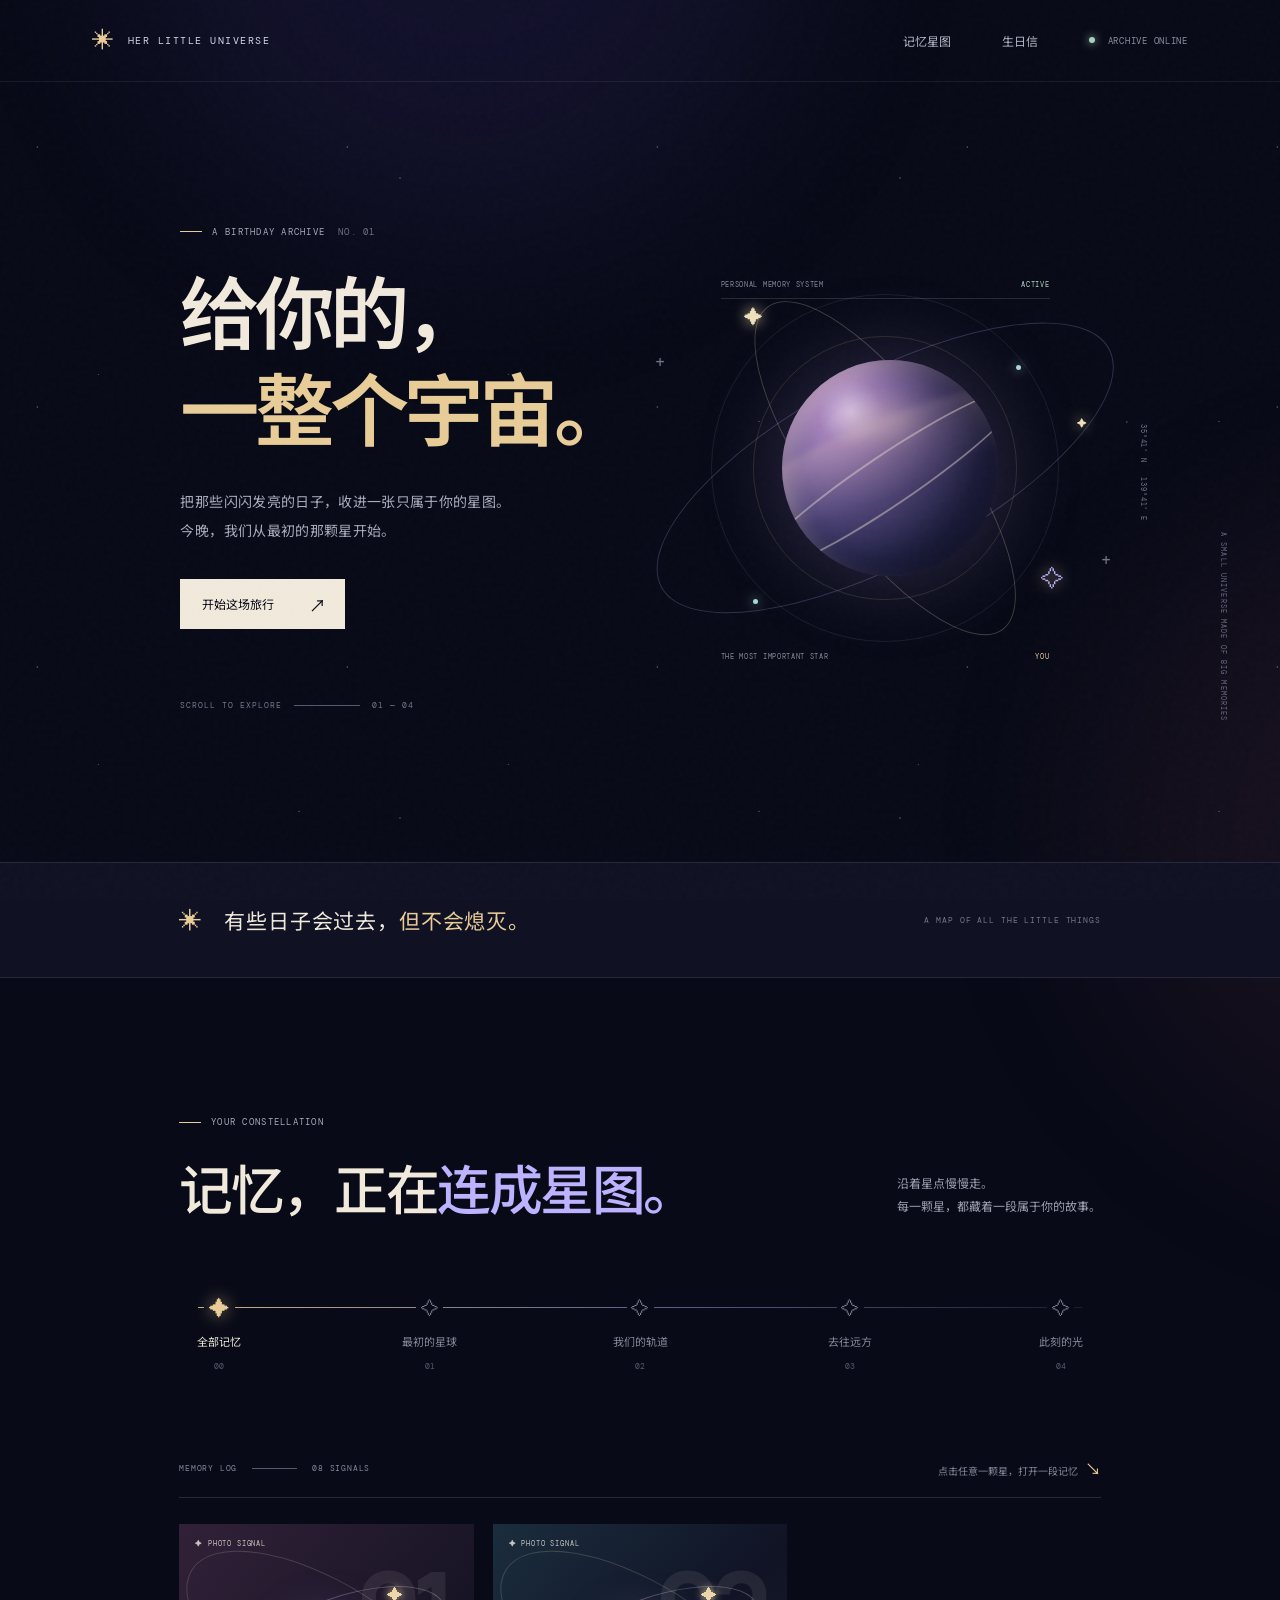
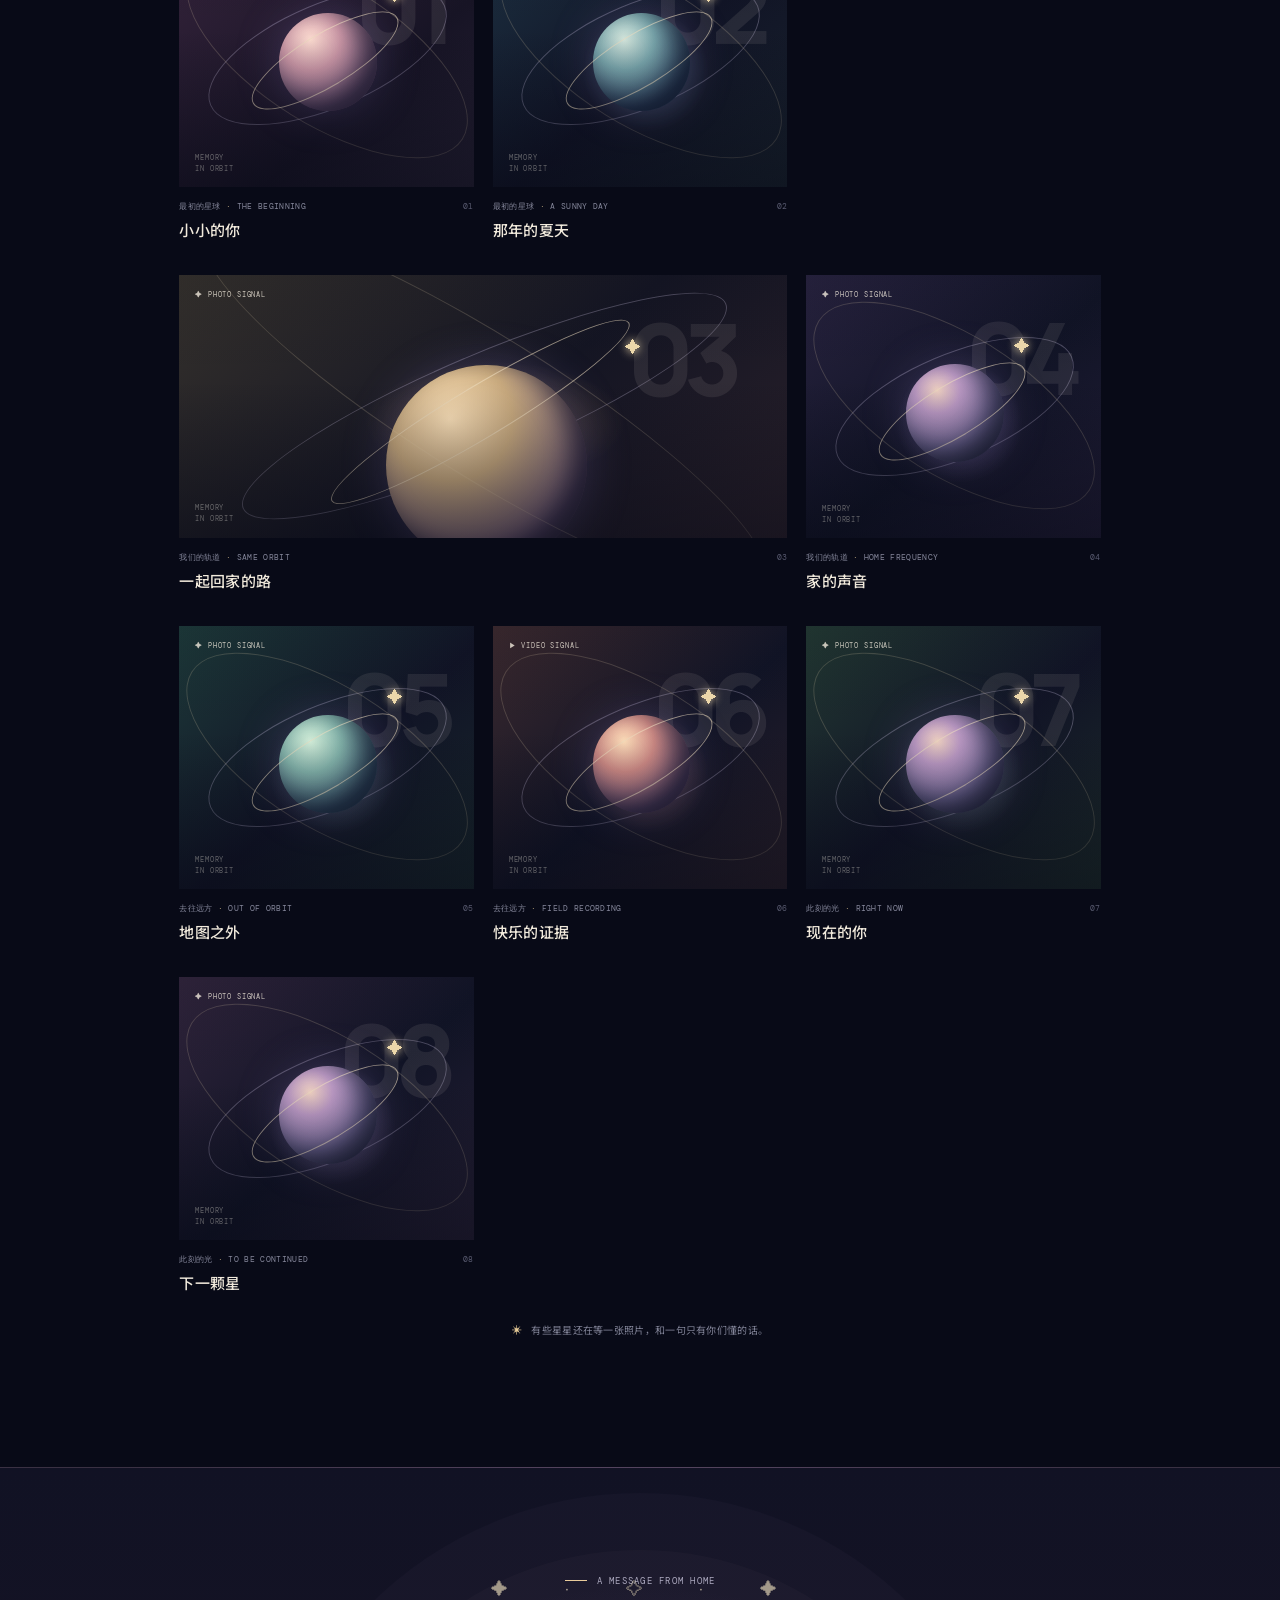
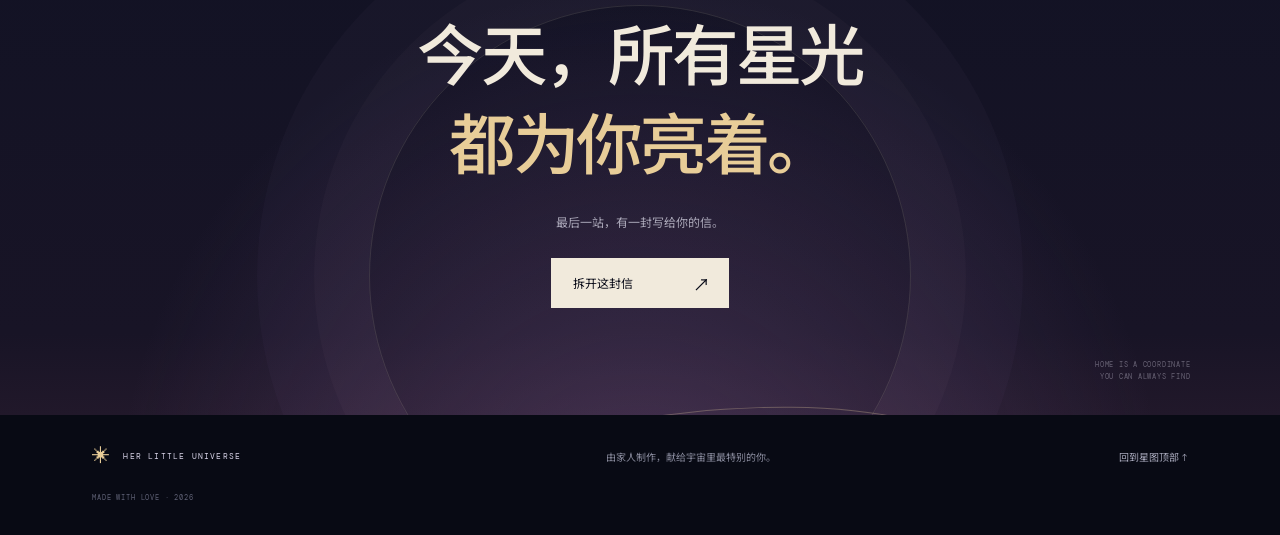
==== index.html @ 7d59ff17 "Add files via upload" ====
<!doctype html>
<html lang="zh-CN">
  <head>
    <meta charset="utf-8" />
    <meta name="viewport" content="width=device-width, initial-scale=1" />
    <meta name="theme-color" content="#080a17" />
    <meta name="description" content="一张只属于你的生日星图，收藏那些闪闪发亮的日子。" />
    <title>给你的，一整个宇宙</title>
    <link rel="icon" href="data:image/svg+xml,%3Csvg xmlns='http://www.w3.org/2000/svg' viewBox='0 0 100 100'%3E%3Ctext y='.9em' font-size='90'%3E%E2%9C%A6%3C/text%3E%3C/svg%3E" />
    <link rel="stylesheet" href="styles.css" />
    <script src="memories.js" defer></script>
    <script src="script.js" defer></script>
  </head>
  <body>
    <div class="ambient ambient--one" aria-hidden="true"></div>
    <div class="ambient ambient--two" aria-hidden="true"></div>
    <div class="grain" aria-hidden="true"></div>

    <header class="site-header">
      <a class="brand" href="#home" aria-label="回到首页">
        <span class="brand__mark" aria-hidden="true">✳</span>
        <span>HER LITTLE UNIVERSE</span>
      </a>
      <nav class="header-nav" aria-label="主导航">
        <a href="#map">记忆星图</a>
        <a href="#letter">生日信</a>
        <span class="header-nav__status"><i></i> ARCHIVE ONLINE</span>
      </nav>
      <button class="menu-toggle" type="button" aria-label="打开导航" aria-expanded="false">
        <span></span><span></span>
      </button>
    </header>

    <main>
      <section class="hero" id="home" aria-labelledby="hero-title">
        <div class="hero__copy">
          <p class="eyebrow"><span class="eyebrow__line"></span> A BIRTHDAY ARCHIVE <span>NO. 01</span></p>
          <h1 id="hero-title">给你的，<br /><em>一整个宇宙。</em></h1>
          <p class="hero__intro">把那些闪闪发亮的日子，收进一张只属于你的星图。<br class="desktop-only" />今晚，我们从最初的那颗星开始。</p>
          <a class="button button--primary" href="#map" id="begin-journey">
            <span>开始这场旅行</span><span class="button__arrow" aria-hidden="true">↗</span>
          </a>
          <div class="hero__footnote"><span>SCROLL TO EXPLORE</span><span class="hero__footnote-rule"></span><span>01 — 04</span></div>
        </div>

        <div class="hero-art" aria-label="一颗被星环环绕的发光星球">
          <div class="hero-art__coordinate">35°41' N &nbsp; 139°41' E</div>
          <div class="hero-art__orbit hero-art__orbit--outer"></div>
          <div class="hero-art__orbit hero-art__orbit--inner"></div>
          <div class="hero-art__planet"><span class="hero-art__planet-glow"></span><span class="hero-art__planet-ring"></span></div>
          <span class="hero-art__star hero-art__star--one">✦</span>
          <span class="hero-art__star hero-art__star--two">✧</span>
          <span class="hero-art__star hero-art__star--three">✦</span>
          <span class="hero-art__dot hero-art__dot--one"></span>
          <span class="hero-art__dot hero-art__dot--two"></span>
          <div class="hero-art__label hero-art__label--top"><span>PERSONAL MEMORY SYSTEM</span><b>ACTIVE</b></div>
          <div class="hero-art__label hero-art__label--bottom"><span>THE MOST IMPORTANT STAR</span><b>YOU</b></div>
          <div class="hero-art__crosshair hero-art__crosshair--one">+</div>
          <div class="hero-art__crosshair hero-art__crosshair--two">+</div>
        </div>
        <div class="hero__vertical-note" aria-hidden="true">A SMALL UNIVERSE MADE OF BIG MEMORIES</div>
      </section>

      <section class="intro-strip" aria-label="网站介绍">
        <span class="intro-strip__symbol">✳</span>
        <p>有些日子会过去，<em>但不会熄灭。</em></p>
        <span class="intro-strip__caption">A MAP OF ALL THE LITTLE THINGS</span>
      </section>

      <section class="map-section section-shell" id="map" aria-labelledby="map-title">
        <div class="section-heading">
          <div>
            <p class="eyebrow"><span class="eyebrow__line"></span> YOUR CONSTELLATION</p>
            <h2 id="map-title">记忆，正在<span>连成星图。</span></h2>
          </div>
          <p class="section-heading__aside">沿着星点慢慢走。<br />每一颗星，都藏着一段属于你的故事。</p>
        </div>

        <div class="constellation" aria-label="记忆章节筛选">
          <div class="constellation__line" aria-hidden="true"></div>
          <button class="chapter chapter--active" type="button" data-filter="all" aria-pressed="true">
            <span class="chapter__star">✦</span><span class="chapter__name">全部记忆</span><span class="chapter__index">00</span>
          </button>
          <button class="chapter" type="button" data-filter="childhood" aria-pressed="false">
            <span class="chapter__star">✧</span><span class="chapter__name">最初的星球</span><span class="chapter__index">01</span>
          </button>
          <button class="chapter" type="button" data-filter="family" aria-pressed="false">
            <span class="chapter__star">✧</span><span class="chapter__name">我们的轨道</span><span class="chapter__index">02</span>
          </button>
          <button class="chapter" type="button" data-filter="adventure" aria-pressed="false">
            <span class="chapter__star">✧</span><span class="chapter__name">去往远方</span><span class="chapter__index">03</span>
          </button>
          <button class="chapter" type="button" data-filter="today" aria-pressed="false">
            <span class="chapter__star">✧</span><span class="chapter__name">此刻的光</span><span class="chapter__index">04</span>
          </button>
        </div>

        <div class="gallery-heading">
          <div><span class="gallery-heading__index">MEMORY LOG</span><span class="gallery-heading__rule"></span><span class="gallery-heading__count" id="memory-count">08 SIGNALS</span></div>
          <p>点击任意一颗星，打开一段记忆 <span aria-hidden="true">↘</span></p>
        </div>
        <div class="memory-grid" id="memory-grid" aria-live="polite"></div>
        <p class="gallery-note"><span>✳</span> 有些星星还在等一张照片，和一句只有你们懂的话。</p>
      </section>

      <section class="letter-section" id="letter" aria-labelledby="letter-title">
        <div class="letter-section__stars" aria-hidden="true">✦ &nbsp; · &nbsp; ✧ &nbsp; · &nbsp; ✦</div>
        <p class="eyebrow"><span class="eyebrow__line"></span> A MESSAGE FROM HOME</p>
        <h2 id="letter-title">今天，所有星光<br /><em>都为你亮着。</em></h2>
        <p class="letter-section__intro">最后一站，有一封写给你的信。</p>
        <button class="button button--light" id="open-letter" type="button"><span>拆开这封信</span><span class="button__arrow" aria-hidden="true">↗</span></button>
        <div class="letter-section__orbit" aria-hidden="true"><span></span><i></i></div>
        <div class="letter-section__coordinates" aria-hidden="true">HOME IS A COORDINATE<br />YOU CAN ALWAYS FIND</div>
      </section>
    </main>

    <footer class="site-footer">
      <a class="brand brand--footer" href="#home"><span class="brand__mark" aria-hidden="true">✳</span><span>HER LITTLE UNIVERSE</span></a>
      <p>由家人制作，献给宇宙里最特别的你。</p>
      <a class="back-to-top" href="#home">回到星图顶部 ↑</a>
      <span class="site-footer__year">MADE WITH LOVE · <span id="year"></span></span>
    </footer>

    <dialog class="memory-dialog" id="memory-dialog" aria-labelledby="dialog-title">
      <button class="dialog-close" type="button" aria-label="关闭">×</button>
      <div class="dialog-media" id="dialog-media"></div>
      <div class="dialog-copy">
        <p class="eyebrow" id="dialog-kicker">MEMORY SIGNAL</p>
        <h2 id="dialog-title"></h2>
        <p id="dialog-caption"></p>
        <span class="dialog-date" id="dialog-date"></span>
      </div>
    </dialog>

    <dialog class="letter-dialog" id="letter-dialog" aria-labelledby="letter-dialog-title">
      <button class="dialog-close" type="button" aria-label="关闭">×</button>
      <div class="letter-paper">
        <p class="eyebrow">TO OUR FAVORITE PERSON</p>
        <h2 id="letter-dialog-title">亲爱的妹妹，</h2>
        <p>生日快乐。</p>
        <p>谢谢你来到我们的宇宙里，让普通的日子也有了闪光。愿新的一岁，有喜欢的事、有想见的人，也有勇气走向自己的星球。</p>
        <p>不管航线通向哪里，家一直是你的坐标。</p>
        <p class="letter-signoff">永远为你亮着，<br />爱你的家人 <span>✦</span></p>
      </div>
      <div class="confetti-layer" aria-hidden="true"></div>
    </dialog>
  </body>
</html>
---- styles.css ----
@import url("https://fonts.googleapis.com/css2?family=DM+Mono:wght@400;500&family=Manrope:wght@400;500;600;700;800&family=Noto+Sans+SC:wght@400;500;600;700;800&display=swap");

:root {
  color-scheme: dark;
  --ink: #080a17;
  --ink-soft: #0e1123;
  --ink-lighter: #15182e;
  --cream: #f1eadc;
  --muted: #999bb0;
  --faint: #64677e;
  --line: rgba(219, 218, 238, .15);
  --lilac: #bcb2ff;
  --gold: #e8cd98;
  --mono: "DM Mono", "SFMono-Regular", Consolas, monospace;
  --sans: "Manrope", "Noto Sans SC", -apple-system, BlinkMacSystemFont, "Segoe UI", sans-serif;
  font-family: var(--sans);
  background: var(--ink);
  color: var(--cream);
  scroll-behavior: smooth;
  scroll-padding-top: 5rem;
}

* { box-sizing: border-box; }
html { min-width: 320px; background: var(--ink); }
body { margin: 0; overflow-x: hidden; background: var(--ink); color: var(--cream); font-family: var(--sans); }
button, a { font: inherit; }
button { color: inherit; }
a { color: inherit; text-decoration: none; }
::selection { color: var(--ink); background: var(--gold); }

.ambient { position: fixed; z-index: 0; pointer-events: none; width: 42rem; height: 42rem; border-radius: 50%; filter: blur(100px); opacity: .12; }
.ambient--one { top: -27rem; left: 10%; background: #5a49b8; }
.ambient--two { right: -30rem; top: 55%; background: #bb5978; opacity: .08; }
.grain { position: fixed; inset: 0; z-index: 5; pointer-events: none; opacity: .12; background-image: url("data:image/svg+xml,%3Csvg viewBox='0 0 180 180' xmlns='http://www.w3.org/2000/svg'%3E%3Cfilter id='n'%3E%3CfeTurbulence type='fractalNoise' baseFrequency='.95' numOctaves='3' stitchTiles='stitch'/%3E%3C/filter%3E%3Crect width='100%25' height='100%25' filter='url(%23n)' opacity='.16'/%3E%3C/svg%3E"); }
.site-header, main, .site-footer { position: relative; z-index: 1; }
.site-header { height: 82px; padding: 0 7.2vw; display: flex; align-items: center; justify-content: space-between; border-bottom: 1px solid rgba(229, 228, 243, .08); }
.brand { display: inline-flex; align-items: center; gap: 12px; font-family: var(--mono); font-size: 10px; letter-spacing: .15em; color: #d9d5e9; }
.brand__mark { color: var(--gold); font-size: 22px; line-height: 1; }
.header-nav { display: flex; align-items: center; gap: clamp(25px, 4vw, 62px); color: #b4b3c5; font-size: 12px; }
.header-nav a { transition: color .2s ease; }
.header-nav a:hover { color: var(--gold); }
.header-nav__status { color: #8b8d9f; font: 9px var(--mono); letter-spacing: .08em; }
.header-nav__status i { display: inline-block; width: 6px; height: 6px; margin: 0 7px 1px 0; border-radius: 50%; background: #a8d1be; box-shadow: 0 0 9px #a8d1be; }
.menu-toggle { display: none; }

.hero { min-height: min(780px, calc(100svh - 82px)); position: relative; display: grid; grid-template-columns: minmax(0, 1fr) minmax(360px, .9fr); align-items: center; padding: 78px 12.5vw 86px 14.1vw; overflow: hidden; }
.hero::before { content: ""; position: absolute; inset: 0; pointer-events: none; opacity: .34; background-image: radial-gradient(1px 1px at 12% 25%, #f7efd4 40%, transparent 100%), radial-gradient(1px 1px at 24% 75%, #c5baff 40%, transparent 100%), radial-gradient(1px 1px at 80% 30%, #f7efd4 40%, transparent 100%), radial-gradient(1px 1px at 65% 87%, #c5baff 40%, transparent 100%), radial-gradient(1px 1px at 91% 68%, #f7efd4 40%, transparent 100%); background-size: 310px 260px, 410px 390px, 500px 320px, 460px 390px, 590px 500px; }
.hero__copy { position: relative; z-index: 2; max-width: 580px; }
.eyebrow { display: flex; align-items: center; gap: 10px; margin: 0 0 26px; color: #a9a8bd; font: 9px var(--mono); letter-spacing: .14em; }
.eyebrow__line { width: 22px; height: 1px; background: var(--gold); }
.eyebrow > span:last-child:not(.eyebrow__line) { margin-left: 3px; color: #6f7189; }
.hero h1 { margin: 0; font-size: clamp(52px, 6.2vw, 88px); line-height: 1.23; letter-spacing: -.055em; font-weight: 600; }
.hero h1 em, .letter-section h2 em { color: var(--gold); font-style: normal; }
.hero__intro { margin: 29px 0 34px; color: #aaaabd; font-size: 14px; line-height: 2.05; letter-spacing: .025em; }
.button { min-height: 50px; padding: 0 18px 0 21px; display: inline-flex; align-items: center; justify-content: space-between; gap: 35px; border: 1px solid transparent; cursor: pointer; font-size: 12px; transition: transform .2s ease, background .2s ease, color .2s ease; }
.button:hover { transform: translateY(-2px); }
.button--primary { color: var(--ink); background: var(--cream); }
.button--primary:hover { background: var(--gold); }
.button__arrow { font-size: 17px; }
.hero__footnote { margin-top: 71px; display: flex; align-items: center; gap: 12px; color: #74778e; font: 8px var(--mono); letter-spacing: .12em; }
.hero__footnote-rule { width: 66px; height: 1px; background: #555870; }
.hero-art { position: relative; width: min(37vw, 470px); aspect-ratio: 1; justify-self: end; --pointer-x: 0px; --pointer-y: 0px; transition: transform .3s ease-out; transform: translate(var(--pointer-x), var(--pointer-y)); }
.hero-art::before, .hero-art::after { content: ""; position: absolute; border: 1px solid rgba(210, 199, 255, .1); border-radius: 50%; inset: 13%; }
.hero-art::after { inset: 22%; border-color: rgba(233, 209, 152, .14); }
.hero-art__orbit { position: absolute; top: 50%; left: 50%; border: 1px solid rgba(189, 178, 255, .23); border-radius: 50%; transform: translate(-50%, -50%) rotate(-28deg); }
.hero-art__orbit--outer { width: 108%; height: 40%; }
.hero-art__orbit--inner { width: 85%; height: 30%; border-color: rgba(237, 216, 176, .26); transform: translate(-50%, -50%) rotate(54deg); }
.hero-art__planet { position: absolute; width: 46%; aspect-ratio: 1; top: 27%; left: 28%; overflow: hidden; border-radius: 50%; background: radial-gradient(circle at 32% 24%, #d6bfe4 0, #a583bc 15%, #65558f 42%, #383a70 69%, #24284e 100%); box-shadow: inset -25px -16px 45px rgba(9, 10, 26, .65), inset 8px 7px 18px rgba(255, 223, 219, .35), 0 0 85px rgba(157, 132, 209, .27); }
.hero-art__planet::before { content: ""; position: absolute; width: 155%; height: 34%; top: 28%; left: -30%; border-radius: 50%; background: linear-gradient(180deg, rgba(249, 211, 198, .2), rgba(151, 147, 214, .04)); transform: rotate(-22deg); filter: blur(3px); }
.hero-art__planet::after { content: ""; position: absolute; inset: 0; background: linear-gradient(118deg, transparent 25%, rgba(12, 12, 30, .47) 78%); }
.hero-art__planet-glow { position: absolute; width: 37%; height: 10%; top: 24%; left: 26%; border-radius: 50%; background: #f2d6d2; opacity: .55; filter: blur(12px); }
.hero-art__planet-ring { position: absolute; z-index: 1; width: 150%; height: 24%; top: 44%; left: -26%; border: 2px solid rgba(231, 215, 206, .45); border-radius: 50%; transform: rotate(-34deg); }
.hero-art__star { position: absolute; color: #eee0bc; text-shadow: 0 0 14px rgba(255, 229, 184, .8); }
.hero-art__star--one { top: 15%; left: 20%; font-size: 19px; }
.hero-art__star--two { top: 70%; right: 12%; color: #bcb2ff; font-size: 23px; }
.hero-art__star--three { top: 39%; right: 7%; font-size: 10px; }
.hero-art__dot { position: absolute; width: 5px; height: 5px; border-radius: 50%; background: #a9d9d4; box-shadow: 0 0 12px #a9d9d4; }
.hero-art__dot--one { top: 28%; right: 21%; }.hero-art__dot--two { bottom: 21%; left: 22%; }
.hero-art__label { position: absolute; display: flex; justify-content: space-between; gap: 16px; width: 70%; left: 15%; padding: 9px 0; color: #85869b; border-bottom: 1px solid rgba(225, 222, 242, .15); font: 7px var(--mono); letter-spacing: .1em; }
.hero-art__label b { color: #b9d6c8; font-weight: 400; }
.hero-art__label--top { top: 8%; }.hero-art__label--bottom { bottom: 7%; border: 0; }.hero-art__label--bottom b { color: var(--gold); }
.hero-art__coordinate { position: absolute; right: -5%; top: 50%; color: #73758b; font: 7px var(--mono); letter-spacing: .12em; transform: rotate(90deg) translateX(50%); transform-origin: right; }
.hero-art__crosshair { position: absolute; color: #72748c; font: 17px var(--mono); }.hero-art__crosshair--one { top: 25%; left: 1%; }.hero-art__crosshair--two { right: 2%; bottom: 28%; }
.hero__vertical-note { position: absolute; bottom: 18%; right: 4.1%; color: #65677f; font: 7px var(--mono); letter-spacing: .16em; writing-mode: vertical-rl; }

.intro-strip { min-height: 116px; padding: 24px 14vw; display: flex; align-items: center; gap: 22px; background: #101224; border-top: 1px solid rgba(232, 228, 247, .1); border-bottom: 1px solid rgba(232, 228, 247, .1); }
.intro-strip__symbol { color: var(--gold); font-size: 23px; }
.intro-strip p { flex: 1; margin: 0; font-size: clamp(16px, 1.8vw, 21px); letter-spacing: .04em; }
.intro-strip p em { color: var(--gold); font-style: normal; }
.intro-strip__caption { color: #73758a; font: 8px var(--mono); letter-spacing: .11em; }
.section-shell { padding: 138px 14vw 130px; }
.section-heading { display: flex; justify-content: space-between; align-items: end; gap: 35px; }
.section-heading .eyebrow { margin-bottom: 20px; }
.section-heading h2 { margin: 0; font-size: clamp(34px, 4.2vw, 56px); font-weight: 500; letter-spacing: -.045em; }
.section-heading h2 span { color: var(--lilac); }
.section-heading__aside { margin: 0 0 7px; color: #9b9caf; font-size: 12px; line-height: 1.9; }
.constellation { position: relative; margin: 68px 0 85px; display: flex; justify-content: space-between; gap: 12px; }
.constellation__line { position: absolute; z-index: -1; top: 13px; left: 2%; right: 2%; height: 1px; background: linear-gradient(90deg, rgba(232,205,152,.85), rgba(188,178,255,.5), rgba(188,178,255,.12)); }
.chapter { min-width: 80px; padding: 0; display: grid; justify-items: center; gap: 12px; border: 0; background: none; color: #85879b; cursor: pointer; }
.chapter__star { width: 27px; height: 27px; display: grid; place-items: center; color: #81839a; font-size: 18px; background: var(--ink); transition: color .25s ease, text-shadow .25s ease, transform .25s ease; }
.chapter__name { font-size: 11px; transition: color .2s ease; }.chapter__index { color: #585a70; font: 8px var(--mono); }
.chapter:hover .chapter__star, .chapter--active .chapter__star { color: var(--gold); text-shadow: 0 0 15px rgba(232,205,152,.65); transform: scale(1.15); }
.chapter:hover .chapter__name, .chapter--active .chapter__name { color: var(--cream); }
.gallery-heading { display: flex; justify-content: space-between; align-items: center; padding: 0 0 17px; border-bottom: 1px solid var(--line); }
.gallery-heading > div { display: flex; align-items: center; gap: 15px; }
.gallery-heading__index, .gallery-heading__count { color: #85879c; font: 8px var(--mono); letter-spacing: .1em; }
.gallery-heading__rule { width: 45px; height: 1px; background: #575970; }
.gallery-heading p { margin: 0; color: #85879a; font-size: 10px; }.gallery-heading p span { color: var(--gold); font-size: 16px; margin-left: 5px; }
.memory-grid { display: grid; grid-template-columns: repeat(3, minmax(0, 1fr)); gap: 34px 19px; padding-top: 26px; }
.memory-card { min-width: 0; padding: 0; display: block; text-align: left; border: 0; background: transparent; cursor: pointer; animation: card-in .45s both; }
.memory-card:nth-child(2) { animation-delay: .04s; }.memory-card:nth-child(3) { animation-delay: .08s; }.memory-card:nth-child(4) { animation-delay: .12s; }.memory-card:nth-child(5) { animation-delay: .16s; }.memory-card:nth-child(6) { animation-delay: .2s; }
@keyframes card-in { from { opacity: 0; transform: translateY(9px); } to { opacity: 1; transform: translateY(0); } }
.memory-card__visual { position: relative; display: block; aspect-ratio: 1.12; overflow: hidden; background: #111426; }
.memory-card--wide { grid-column: span 2; }.memory-card--wide .memory-card__visual { aspect-ratio: 2.32; }
.memory-card__image { position: absolute; inset: 0; width: 100%; height: 100%; object-fit: cover; transition: transform .7s cubic-bezier(.2,.7,.2,1), filter .4s ease; }
.memory-card__shade { position: absolute; inset: 0; background: linear-gradient(180deg, rgba(6, 8, 20, .08), transparent 40%, rgba(6, 8, 20, .45)); pointer-events: none; }
.memory-card__type { position: absolute; top: 15px; left: 16px; color: rgba(242, 235, 221, .8); font: 7px var(--mono); letter-spacing: .12em; }
.memory-card__open { position: absolute; right: 13px; bottom: 12px; width: 29px; height: 29px; display: grid; place-items: center; color: var(--cream); border: 1px solid rgba(241, 234, 220, .6); border-radius: 50%; background: rgba(12, 13, 29, .15); font-size: 14px; opacity: 0; transform: translate(-3px, 3px); transition: .25s ease; }
.memory-card:hover .memory-card__open, .memory-card:focus-visible .memory-card__open { opacity: 1; transform: translate(0); }
.memory-card:hover .memory-card__image { transform: scale(1.045); filter: saturate(1.08); }
.memory-card__meta { margin-top: 14px; display: flex; justify-content: space-between; color: #86889c; font: 8px var(--mono); letter-spacing: .04em; }
.memory-card__meta i { color: var(--gold); font-style: normal; }.memory-card__id { color: #595b70; }
.memory-card__title { display: block; margin-top: 7px; font-size: 15px; font-weight: 500; letter-spacing: .025em; }
.memory-art { position: absolute; inset: 0; overflow: hidden; background: radial-gradient(ellipse at 58% 46%, rgba(189, 166, 232, .5), transparent 6%), radial-gradient(ellipse at 52% 56%, rgba(107, 94, 163, .8), transparent 29%), linear-gradient(138deg, #1d2039, #111426 54%, #191628); }
.memory-art::before, .memory-art::after { content: ""; position: absolute; width: 86%; height: 39%; top: 30%; left: 7%; border: 1px solid rgba(225, 215, 246, .28); border-radius: 50%; transform: rotate(-23deg); }
.memory-art::after { width: 108%; height: 53%; top: 23%; left: -4%; border-color: rgba(234, 215, 176, .2); transform: rotate(32deg); }
.memory-art__number { position: absolute; right: 9%; top: 5%; color: rgba(241, 234, 220, .09); font: 800 clamp(52px, 8vw, 100px) var(--sans); letter-spacing: -.1em; }
.memory-art__orb { position: absolute; width: 33%; aspect-ratio: 1; top: 34%; left: 34%; border-radius: 50%; background: radial-gradient(circle at 32% 27%, #f0d2c2, #bc9ac5 23%, #716997 61%, #343956 100%); box-shadow: inset -14px -10px 25px rgba(4, 6, 20, .6), 0 0 45px rgba(167, 139, 217, .28); }
.memory-art__orbit { position: absolute; width: 57%; height: 20%; top: 42%; left: 21%; border: 1px solid rgba(238, 222, 192, .6); border-radius: 50%; transform: rotate(-31deg); }
.memory-art__spark { position: absolute; top: 23%; right: 24%; color: #f1dcae; font-size: 16px; text-shadow: 0 0 10px #f1dcae; }
.memory-art__label { position: absolute; bottom: 13px; left: 16px; color: rgba(238, 234, 225, .62); font: 7px/1.6 var(--mono); letter-spacing: .12em; }
.memory-art--rose { background: radial-gradient(ellipse at 58% 46%, rgba(227, 173, 191, .45), transparent 10%), linear-gradient(138deg, #35233b, #171425 64%, #252033); }.memory-art--rose .memory-art__orb { background: radial-gradient(circle at 32% 27%, #ffded2, #cf9aaa 31%, #72577d 72%); }
.memory-art--blue { background: radial-gradient(ellipse at 52% 56%, rgba(110, 164, 195, .37), transparent 29%), linear-gradient(138deg, #1c3041, #111426 54%, #18222d); }.memory-art--blue .memory-art__orb { background: radial-gradient(circle at 32% 27%, #d6e8de, #7caab0 31%, #374e70 72%); }
.memory-art--gold { background: radial-gradient(ellipse at 52% 56%, rgba(208, 168, 96, .32), transparent 29%), linear-gradient(138deg, #34302c, #141523 54%, #29202a); }.memory-art--gold .memory-art__orb { background: radial-gradient(circle at 32% 27%, #ffe4bb, #cbac80 31%, #695474 72%); }
.memory-art--violet { background: radial-gradient(ellipse at 52% 56%, rgba(166, 143, 216, .38), transparent 29%), linear-gradient(138deg, #27223e, #111426 54%, #201c35); }
.memory-art--teal { background: radial-gradient(ellipse at 52% 56%, rgba(132, 196, 190, .32), transparent 29%), linear-gradient(138deg, #1d3939, #111426 54%, #18272c); }.memory-art--teal .memory-art__orb { background: radial-gradient(circle at 32% 27%, #d5f0db, #86b7ae 31%, #405d78 72%); }
.memory-art--coral { background: radial-gradient(ellipse at 52% 56%, rgba(227, 147, 123, .33), transparent 29%), linear-gradient(138deg, #3b292e, #111426 54%, #2a202a); }.memory-art--coral .memory-art__orb { background: radial-gradient(circle at 32% 27%, #ffdfba, #d28d88 31%, #685178 72%); }
.memory-art--mint { background: radial-gradient(ellipse at 52% 56%, rgba(155, 203, 184, .32), transparent 29%), linear-gradient(138deg, #223832, #111426 54%, #1c2b2a); }
.memory-art--lilac { background: radial-gradient(ellipse at 52% 56%, rgba(191, 168, 226, .35), transparent 29%), linear-gradient(138deg, #30243b, #111426 54%, #251f34); }
.gallery-note { margin: 28px 0 0; color: #828498; text-align: center; font-size: 10px; letter-spacing: .03em; }.gallery-note span { margin-right: 7px; color: var(--gold); }

.letter-section { position: relative; min-height: 548px; padding: 100px 20px; display: flex; flex-direction: column; align-items: center; justify-content: center; overflow: hidden; text-align: center; background: radial-gradient(ellipse at 50% 120%, rgba(125, 90, 140, .4), transparent 58%), linear-gradient(180deg, #111224, #181426 85%, #21182a); border-top: 1px solid rgba(232, 228, 247, .12); }
.letter-section::before { content: ""; position: absolute; width: 540px; height: 540px; border: 1px solid rgba(232, 219, 190, .13); border-radius: 50%; top: 25%; left: 50%; transform: translateX(-50%); box-shadow: 0 0 0 55px rgba(232, 219, 190, .025), 0 0 0 112px rgba(188, 178, 255, .025); }
.letter-section .eyebrow { justify-content: center; margin-bottom: 23px; }.letter-section h2 { z-index: 1; margin: 0; font-size: clamp(42px, 5.2vw, 70px); line-height: 1.35; font-weight: 500; letter-spacing: -.05em; }
.letter-section__intro { z-index: 1; margin: 24px 0 27px; color: #aaa7b8; font-size: 12px; }
.button--light { z-index: 1; min-width: 178px; color: var(--ink); background: var(--cream); }.button--light:hover { background: var(--gold); }
.letter-section__stars { position: absolute; top: 20%; left: 50%; color: rgba(235, 221, 188, .65); font-size: 17px; letter-spacing: .7em; transform: translateX(-50%); }
.letter-section__orbit { position: absolute; bottom: -265px; left: 50%; width: 740px; height: 260px; border: 1px solid rgba(227, 204, 158, .3); border-radius: 50%; transform: translateX(-50%) rotate(-10deg); }.letter-section__orbit span { position: absolute; top: 30%; left: 21%; width: 6px; height: 6px; border-radius: 50%; background: var(--gold); box-shadow: 0 0 15px var(--gold); }.letter-section__orbit i { position: absolute; top: 51%; right: 22%; width: 4px; height: 4px; border-radius: 50%; background: #c2b6ff; box-shadow: 0 0 14px #c2b6ff; }
.letter-section__coordinates { position: absolute; right: 7%; bottom: 32px; color: rgba(194, 188, 206, .45); text-align: right; font: 7px/1.7 var(--mono); letter-spacing: .11em; }
.site-footer { min-height: 120px; padding: 26px 7.2vw; display: grid; grid-template-columns: 1fr 1fr auto; align-items: center; gap: 15px 25px; background: #080a14; }
.brand--footer { font-size: 8px; }.brand--footer .brand__mark { font-size: 18px; }.site-footer p { margin: 0; color: #898b9d; font-size: 10px; }.back-to-top { justify-self: end; color: #a9aabd; font-size: 10px; }.back-to-top:hover { color: var(--gold); }.site-footer__year { grid-column: 1 / -1; color: #5f6175; font: 7px var(--mono); letter-spacing: .12em; }

dialog { color: var(--cream); }
.memory-dialog, .letter-dialog { position: fixed; max-width: none; max-height: none; margin: auto; padding: 0; overflow: auto; border: 1px solid rgba(235, 228, 246, .19); background: #0e1020; box-shadow: 0 30px 100px rgba(0, 0, 0, .55); }
.memory-dialog { width: min(900px, calc(100vw - 34px)); display: grid; grid-template-columns: minmax(0, 1.25fr) minmax(240px, .75fr); }
dialog::backdrop { background: rgba(5, 6, 15, .78); backdrop-filter: blur(10px); }
.dialog-close { position: absolute; z-index: 3; top: 12px; right: 12px; width: 38px; height: 38px; display: grid; place-items: center; border: 1px solid rgba(241, 234, 220, .35); border-radius: 50%; background: rgba(9, 10, 22, .48); color: var(--cream); cursor: pointer; font-size: 23px; line-height: 1; }
.dialog-media { position: relative; min-height: 380px; display: grid; place-items: center; background: #090b17; }.dialog-media img, .dialog-media video { display: block; width: 100%; max-height: 70vh; object-fit: contain; }.dialog-placeholder { width: 100%; min-height: 380px; display: grid; place-content: center; justify-items: center; gap: 15px; background: radial-gradient(circle, rgba(168,143,220,.25), transparent 35%), #111426; }.dialog-placeholder > span { color: var(--gold); font-size: 35px; text-shadow: 0 0 20px rgba(232,205,152,.7); }.dialog-placeholder p { margin: 0; color: #c3c0d0; font-size: 12px; }.dialog-placeholder--rose { background: radial-gradient(circle, rgba(222,164,188,.25), transparent 35%), #171321; }.dialog-placeholder--teal { background: radial-gradient(circle, rgba(132,196,190,.23), transparent 35%), #0c171c; }
.dialog-copy { align-self: center; padding: 48px 34px 40px; }.dialog-copy .eyebrow { margin-bottom: 22px; font-size: 8px; }.dialog-copy h2 { margin: 0 0 15px; font-size: 26px; font-weight: 500; }.dialog-copy > p:not(.eyebrow) { color: #a4a4b5; font-size: 12px; line-height: 1.9; }.dialog-date { display: block; margin-top: 29px; color: #77798e; font: 8px var(--mono); letter-spacing: .08em; }
.letter-dialog { width: min(590px, calc(100vw - 34px)); padding: 26px; background: #131324; }.letter-paper { position: relative; z-index: 1; padding: clamp(34px, 7vw, 65px); border: 1px solid rgba(231, 208, 156, .22); background: radial-gradient(ellipse at 100% 0, rgba(122, 98, 162, .18), transparent 40%), #151629; }.letter-paper .eyebrow { color: var(--gold); font-size: 8px; }.letter-paper h2 { margin: 34px 0 25px; font-size: 26px; font-weight: 500; }.letter-paper > p:not(.eyebrow) { color: #d2ced8; font-size: 13px; line-height: 2.1; }.letter-paper .letter-signoff { margin-top: 30px; color: var(--gold); }.letter-signoff span { display: inline-block; margin-left: 5px; }.confetti-layer { position: absolute; inset: 0; z-index: 2; overflow: hidden; pointer-events: none; }.confetti-star { position: absolute; top: -10%; left: var(--x); color: var(--color); font-size: 13px; opacity: 0; animation: fall var(--duration) var(--delay) ease-in forwards; }
@keyframes fall { 10% { opacity: .85; } 100% { top: 110%; opacity: 0; transform: translateX(30px) rotate(140deg); } }

:focus-visible { outline: 2px solid var(--gold); outline-offset: 4px; }

@media (max-width: 1050px) {
  .hero { padding-left: 9vw; padding-right: 8vw; grid-template-columns: 1fr .8fr; }
  .hero-art { width: min(38vw, 400px); }
  .section-shell { padding-right: 9vw; padding-left: 9vw; }
  .intro-strip { padding-right: 9vw; padding-left: 9vw; }
}
@media (max-width: 720px) {
  .site-header { height: 68px; padding: 0 22px; }.brand { font-size: 8px; gap: 8px; }.brand__mark { font-size: 18px; }
  .menu-toggle { width: 40px; height: 40px; padding: 11px; display: flex; flex-direction: column; justify-content: center; gap: 6px; border: 1px solid rgba(236, 232, 247, .18); background: transparent; cursor: pointer; }.menu-toggle span { width: 16px; height: 1px; background: var(--cream); }
  .header-nav { position: absolute; z-index: 7; top: 67px; left: 0; right: 0; padding: 20px 24px 24px; display: none; align-items: flex-start; flex-direction: column; gap: 19px; border-bottom: 1px solid var(--line); background: #0b0d1b; }.header-nav--open { display: flex; }
  .hero { min-height: auto; padding: 75px 25px 38px; display: flex; flex-direction: column; align-items: flex-start; }.hero__copy { width: 100%; }.eyebrow { font-size: 8px; }.hero h1 { font-size: clamp(49px, 13vw, 70px); }.hero__intro { margin: 21px 0 26px; font-size: 12px; }.desktop-only { display: none; }.hero__footnote { margin-top: 40px; }
  .hero-art { width: min(80vw, 360px); margin: 19px auto 10px; align-self: center; }.hero-art__coordinate { right: -2%; }.hero__vertical-note { display: none; }
  .intro-strip { min-height: 95px; padding: 19px 24px; gap: 12px; flex-wrap: wrap; }.intro-strip p { min-width: calc(100% - 42px); font-size: 15px; }.intro-strip__caption { margin-left: 35px; font-size: 7px; }
  .section-shell { padding: 84px 23px 83px; }.section-heading { align-items: flex-start; flex-direction: column; gap: 16px; }.section-heading h2 { font-size: 34px; }.section-heading__aside { font-size: 11px; }
  .constellation { margin: 44px -5px 52px; overflow-x: auto; justify-content: flex-start; gap: 19px; padding-bottom: 8px; scrollbar-width: none; }.constellation::-webkit-scrollbar { display: none; }.constellation__line { left: 28px; right: auto; width: 490px; }.chapter { flex: 0 0 80px; }.chapter__name { font-size: 10px; }
  .gallery-heading { align-items: flex-start; flex-direction: column; gap: 11px; }.gallery-heading p { font-size: 9px; }.gallery-heading__rule { width: 26px; }.memory-grid { grid-template-columns: repeat(2, minmax(0, 1fr)); gap: 26px 12px; }.memory-card--wide { grid-column: span 2; }.memory-card--wide .memory-card__visual { aspect-ratio: 1.7; }.memory-card__visual { aspect-ratio: .94; }.memory-card__meta { font-size: 7px; gap: 5px; }.memory-card__title { font-size: 13px; }.memory-card__type { top: 11px; left: 10px; font-size: 6px; }.memory-card__open { opacity: 1; width: 26px; height: 26px; right: 9px; bottom: 9px; font-size: 12px; }
  .letter-section { min-height: 480px; padding: 80px 20px; }.letter-section h2 { font-size: 43px; }.letter-section__coordinates { right: 18px; bottom: 20px; font-size: 6px; }.letter-section__orbit { width: 550px; }
  .site-footer { padding: 25px 22px; grid-template-columns: 1fr auto; }.site-footer p { grid-column: 1 / -1; grid-row: 2; }.back-to-top { grid-column: 2; grid-row: 1; }.site-footer__year { grid-row: 3; }
  .memory-dialog { width: min(540px, calc(100vw - 24px)); grid-template-columns: 1fr; max-height: calc(100dvh - 24px); }.dialog-media { min-height: 230px; max-height: 45vh; }.dialog-media img, .dialog-media video { max-height: 45vh; }.dialog-placeholder { min-height: 230px; }.dialog-copy { padding: 23px 24px 27px; }.dialog-copy .eyebrow { margin-bottom: 12px; }.dialog-copy h2 { font-size: 22px; }.dialog-date { margin-top: 18px; }.dialog-close { top: 9px; right: 9px; width: 34px; height: 34px; }
  .letter-dialog { width: calc(100vw - 24px); padding: 12px; max-height: calc(100dvh - 24px); overflow: auto; }.letter-paper { padding: 30px 24px; }.letter-paper h2 { font-size: 23px; }
}
@media (prefers-reduced-motion: reduce) {
  *, *::before, *::after { scroll-behavior: auto !important; animation-duration: .01ms !important; animation-iteration-count: 1 !important; transition-duration: .01ms !important; }
}
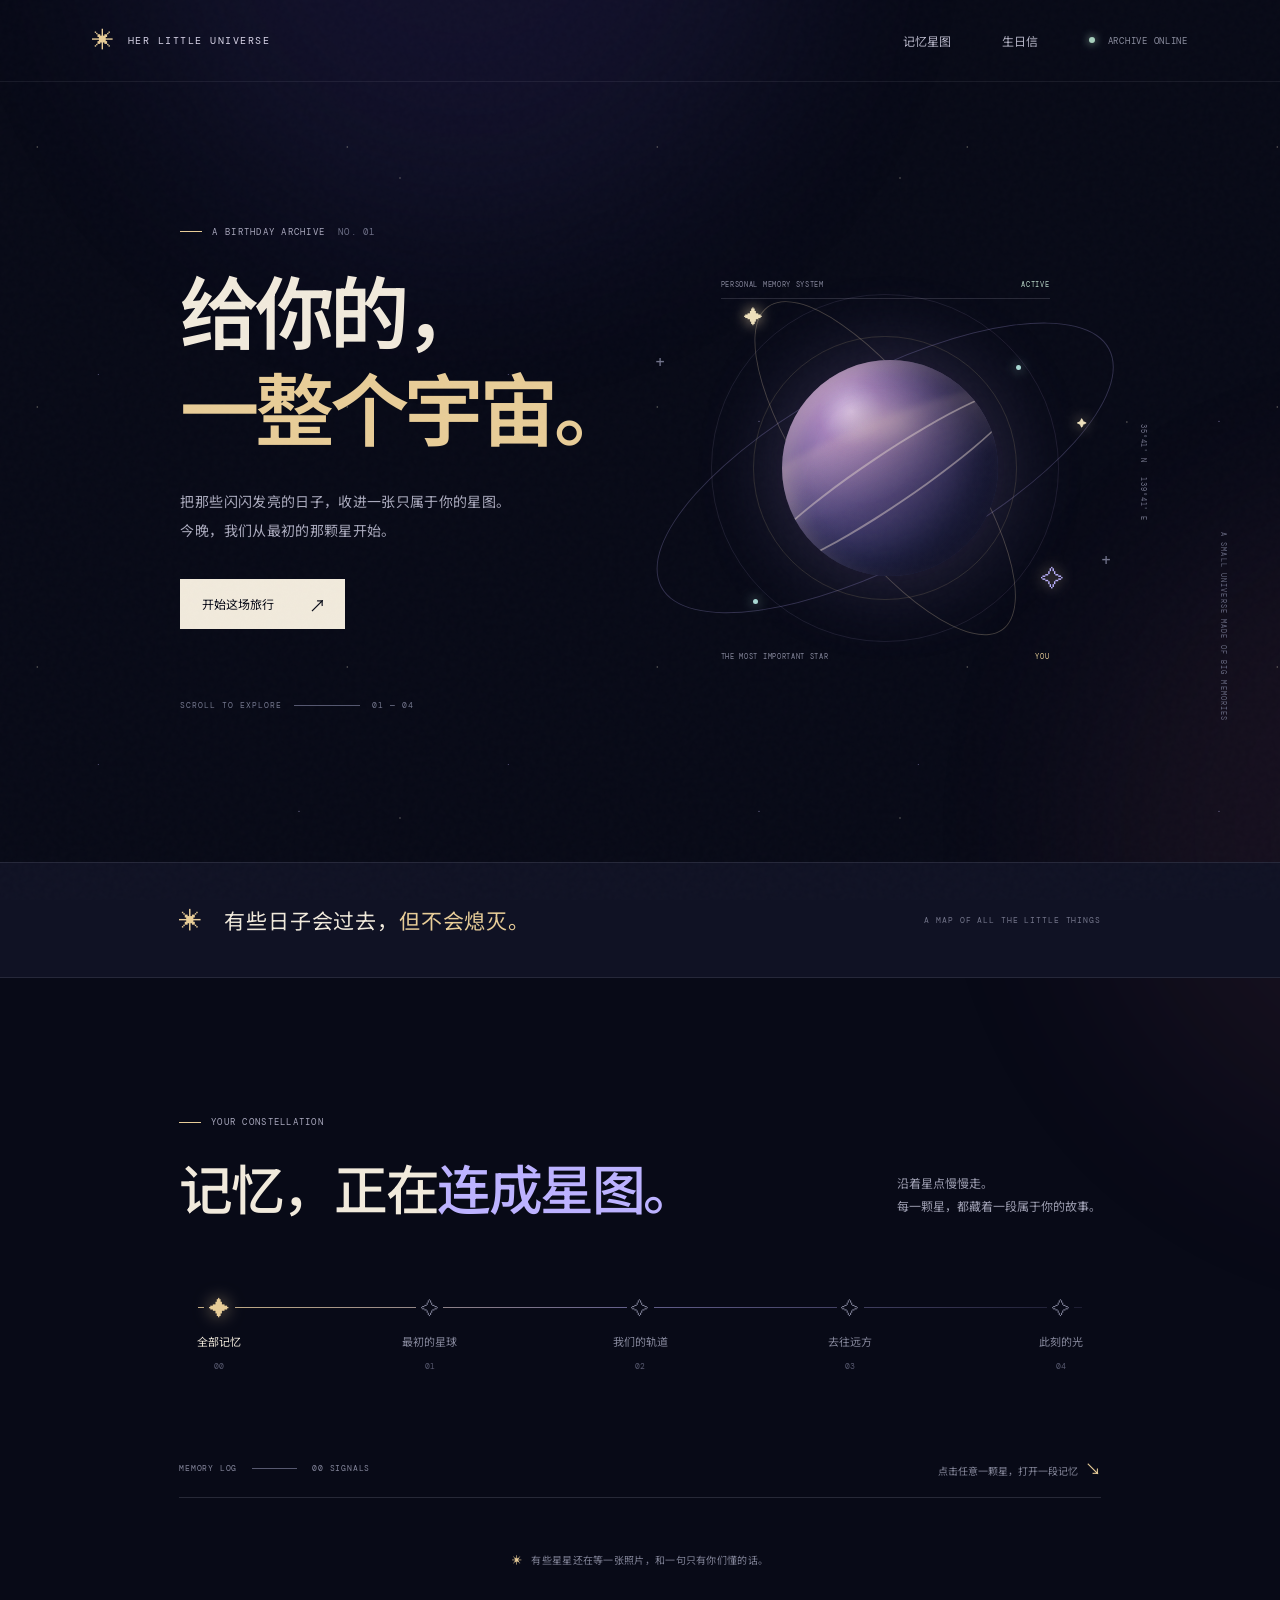
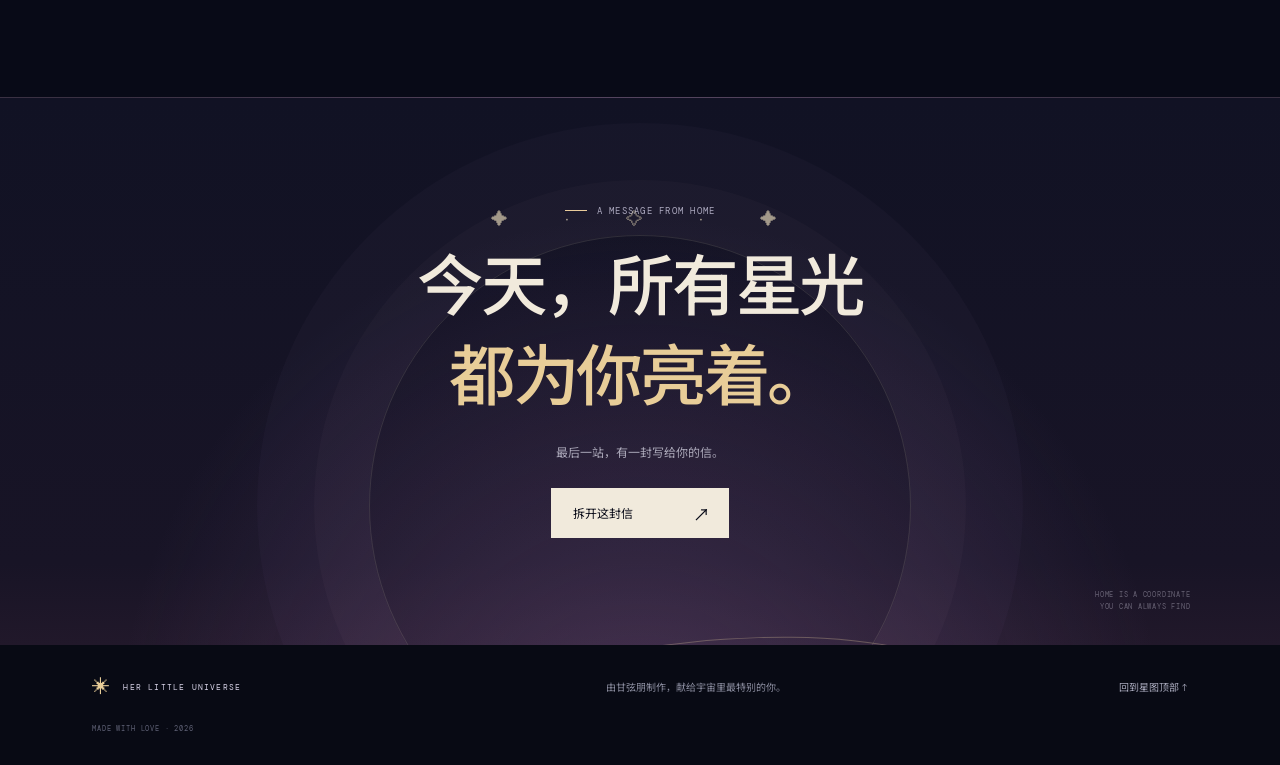
==== commit c1b18df6: "Update index.html" ====
--- a/index.html
+++ b/index.html
@@ -5,7 +5,7 @@
     <meta name="viewport" content="width=device-width, initial-scale=1" />
     <meta name="theme-color" content="#080a17" />
     <meta name="description" content="一张只属于你的生日星图，收藏那些闪闪发亮的日子。" />
-    <title>给你的，一整个宇宙</title>
+    <title>给甘弦芷的，一整个宇宙</title>
     <link rel="icon" href="data:image/svg+xml,%3Csvg xmlns='http://www.w3.org/2000/svg' viewBox='0 0 100 100'%3E%3Ctext y='.9em' font-size='90'%3E%E2%9C%A6%3C/text%3E%3C/svg%3E" />
     <link rel="stylesheet" href="styles.css" />
     <script src="memories.js" defer></script>
@@ -116,7 +116,7 @@
 
     <footer class="site-footer">
       <a class="brand brand--footer" href="#home"><span class="brand__mark" aria-hidden="true">✳</span><span>HER LITTLE UNIVERSE</span></a>
-      <p>由家人制作，献给宇宙里最特别的你。</p>
+      <p>由甘弦朋制作，献给宇宙里最特别的你。</p>
       <a class="back-to-top" href="#home">回到星图顶部 ↑</a>
       <span class="site-footer__year">MADE WITH LOVE · <span id="year"></span></span>
     </footer>
@@ -139,7 +139,7 @@
         <h2 id="letter-dialog-title">亲爱的妹妹，</h2>
         <p>生日快乐。</p>
         <p>谢谢你来到我们的宇宙里，让普通的日子也有了闪光。愿新的一岁，有喜欢的事、有想见的人，也有勇气走向自己的星球。</p>
-        <p>不管航线通向哪里，家一直是你的坐标。</p>
+        <p>不管航线通向哪里，家一直是你的坐标。愿天天开心。</p>
         <p class="letter-signoff">永远为你亮着，<br />爱你的家人 <span>✦</span></p>
       </div>
       <div class="confetti-layer" aria-hidden="true"></div>
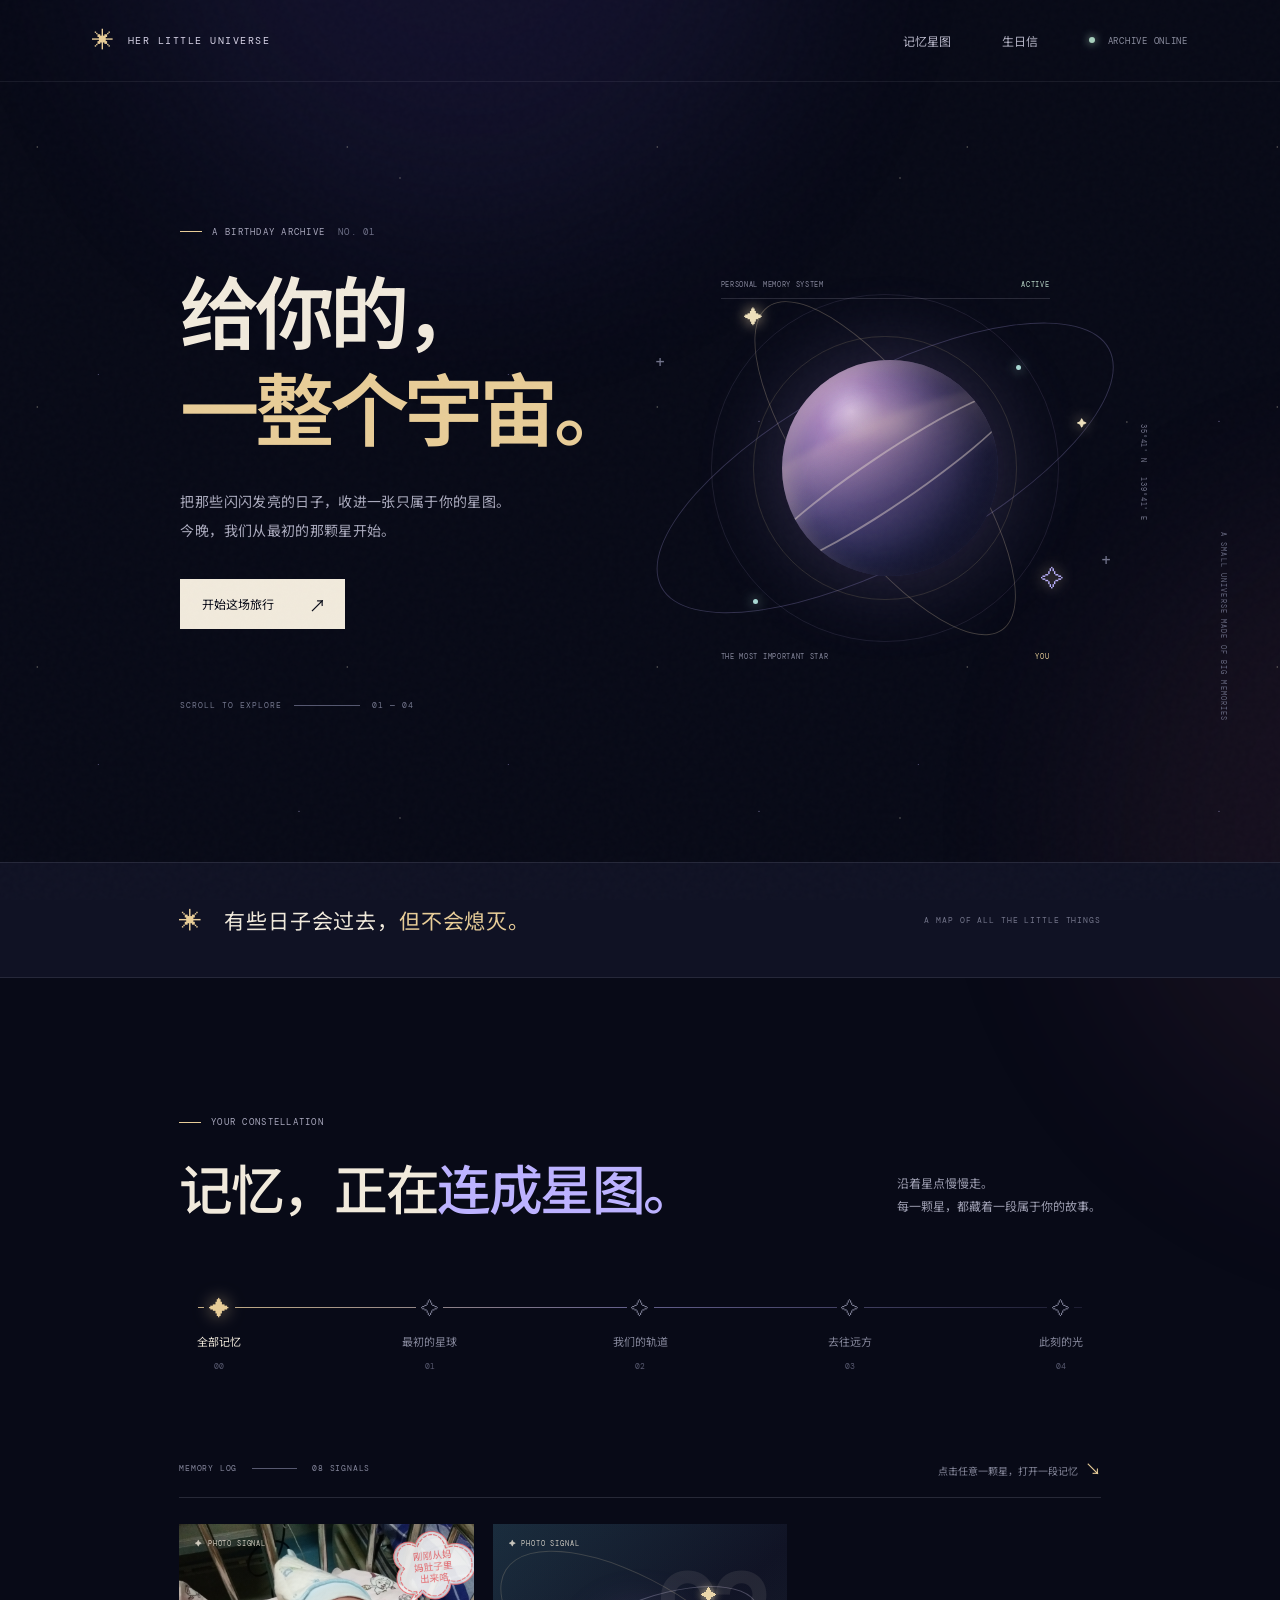
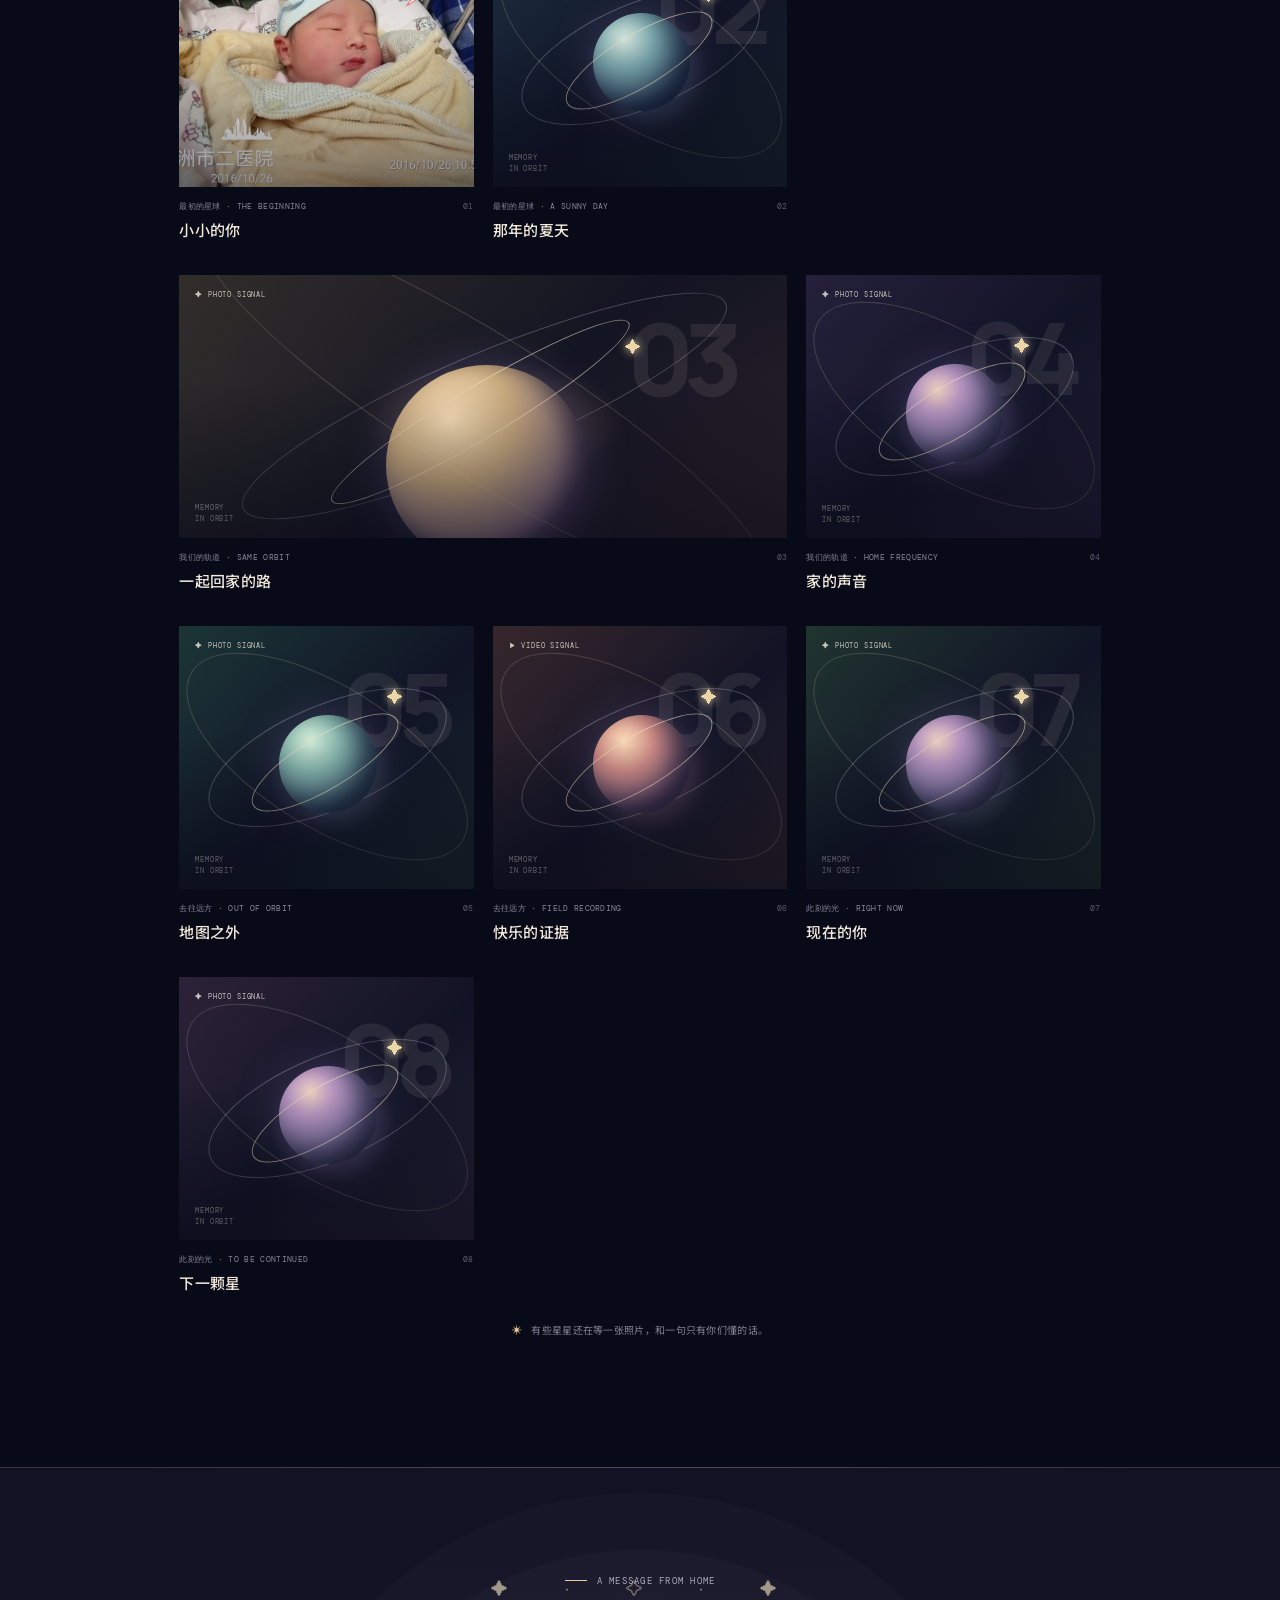
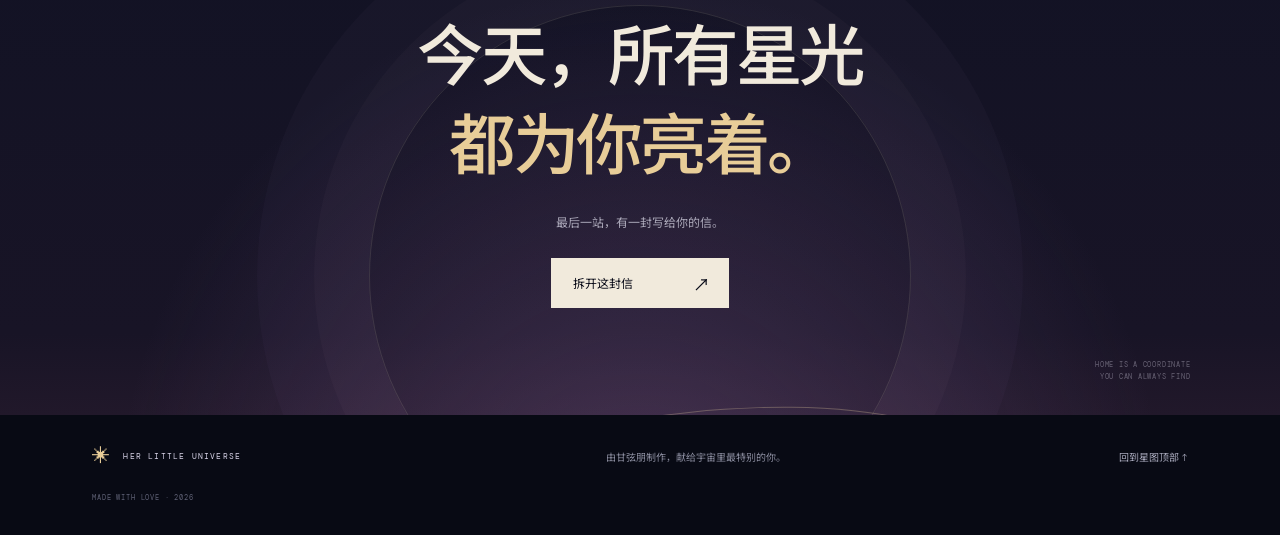
==== commit 3fcc1e50: "Update meta description for birthday star chart" ====
--- a/index.html
+++ b/index.html
@@ -4,7 +4,7 @@
     <meta charset="utf-8" />
     <meta name="viewport" content="width=device-width, initial-scale=1" />
     <meta name="theme-color" content="#080a17" />
-    <meta name="description" content="一张只属于你的生日星图，收藏那些闪闪发亮的日子。" />
+    <meta name="description" content="一张只属于甘弦芷的生日星图，收藏那些闪闪发亮的日子。" />
     <title>给甘弦芷的，一整个宇宙</title>
     <link rel="icon" href="data:image/svg+xml,%3Csvg xmlns='http://www.w3.org/2000/svg' viewBox='0 0 100 100'%3E%3Ctext y='.9em' font-size='90'%3E%E2%9C%A6%3C/text%3E%3C/svg%3E" />
     <link rel="stylesheet" href="styles.css" />
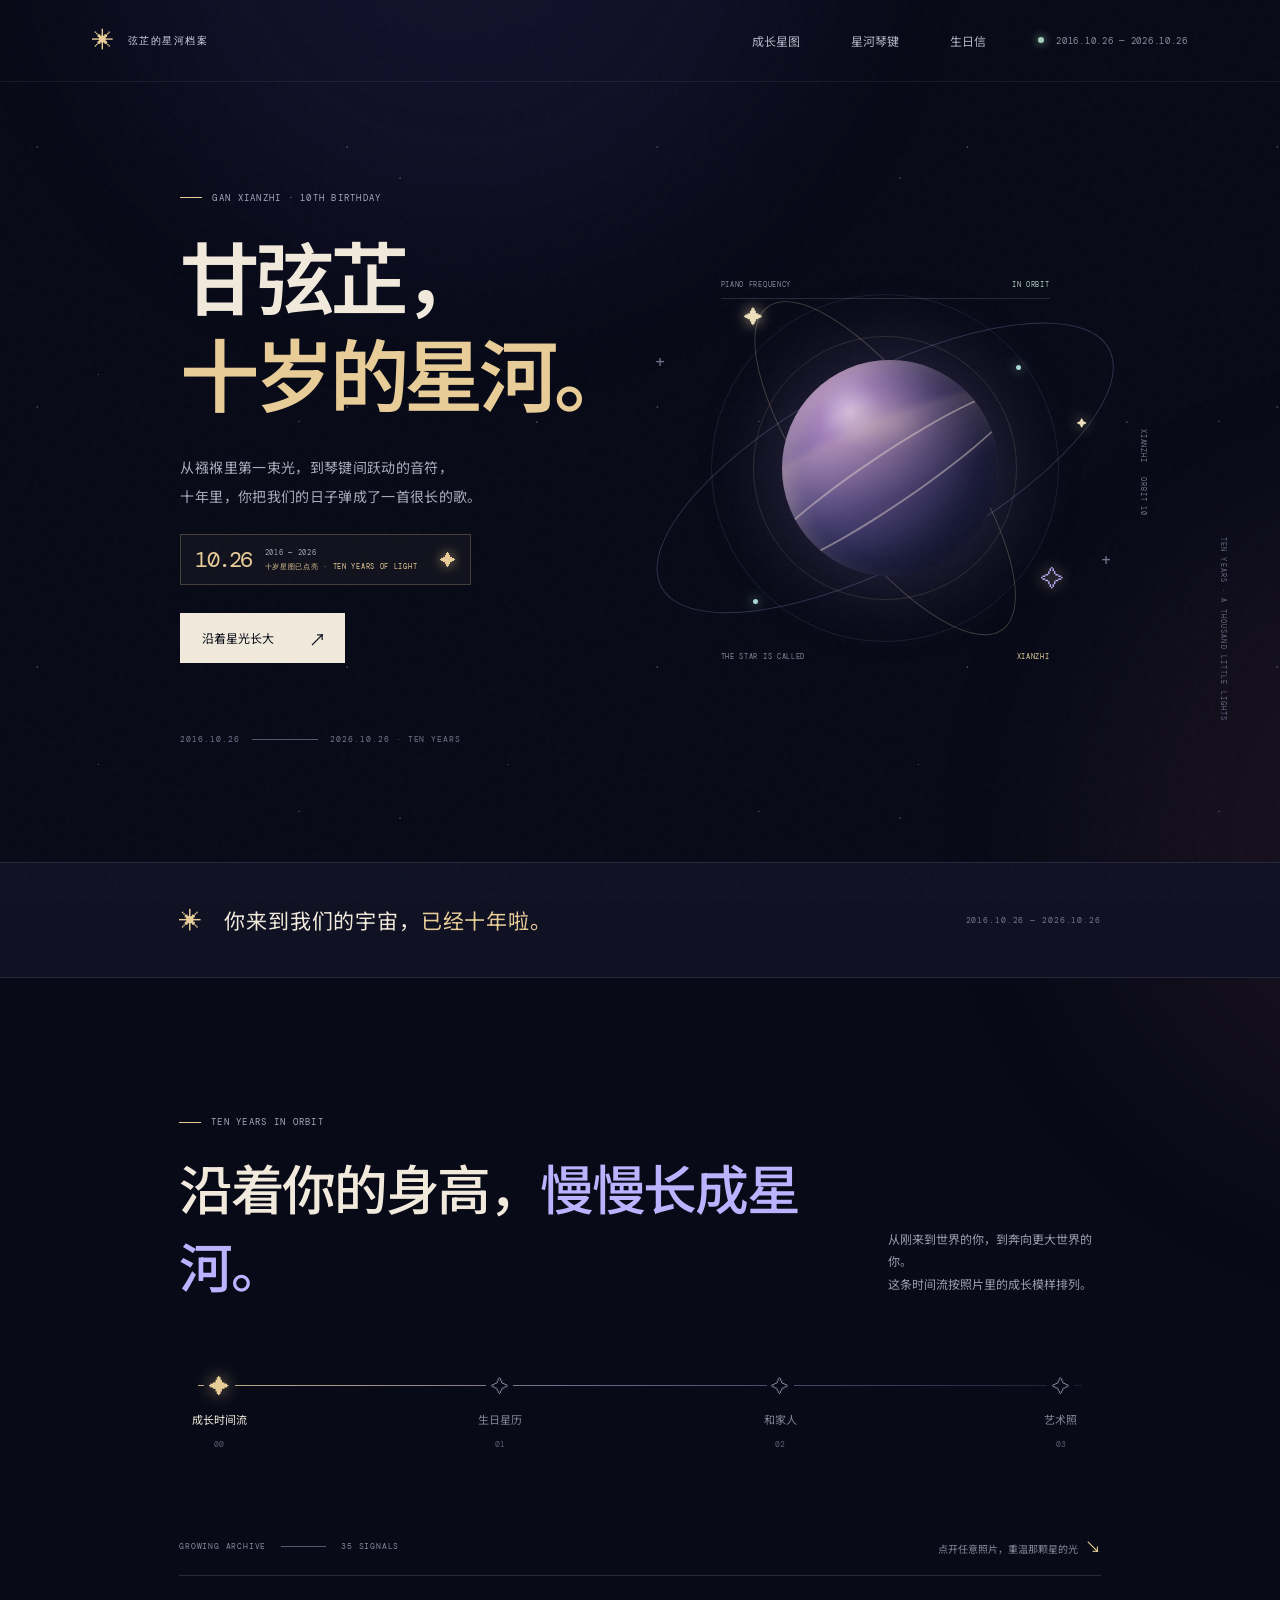
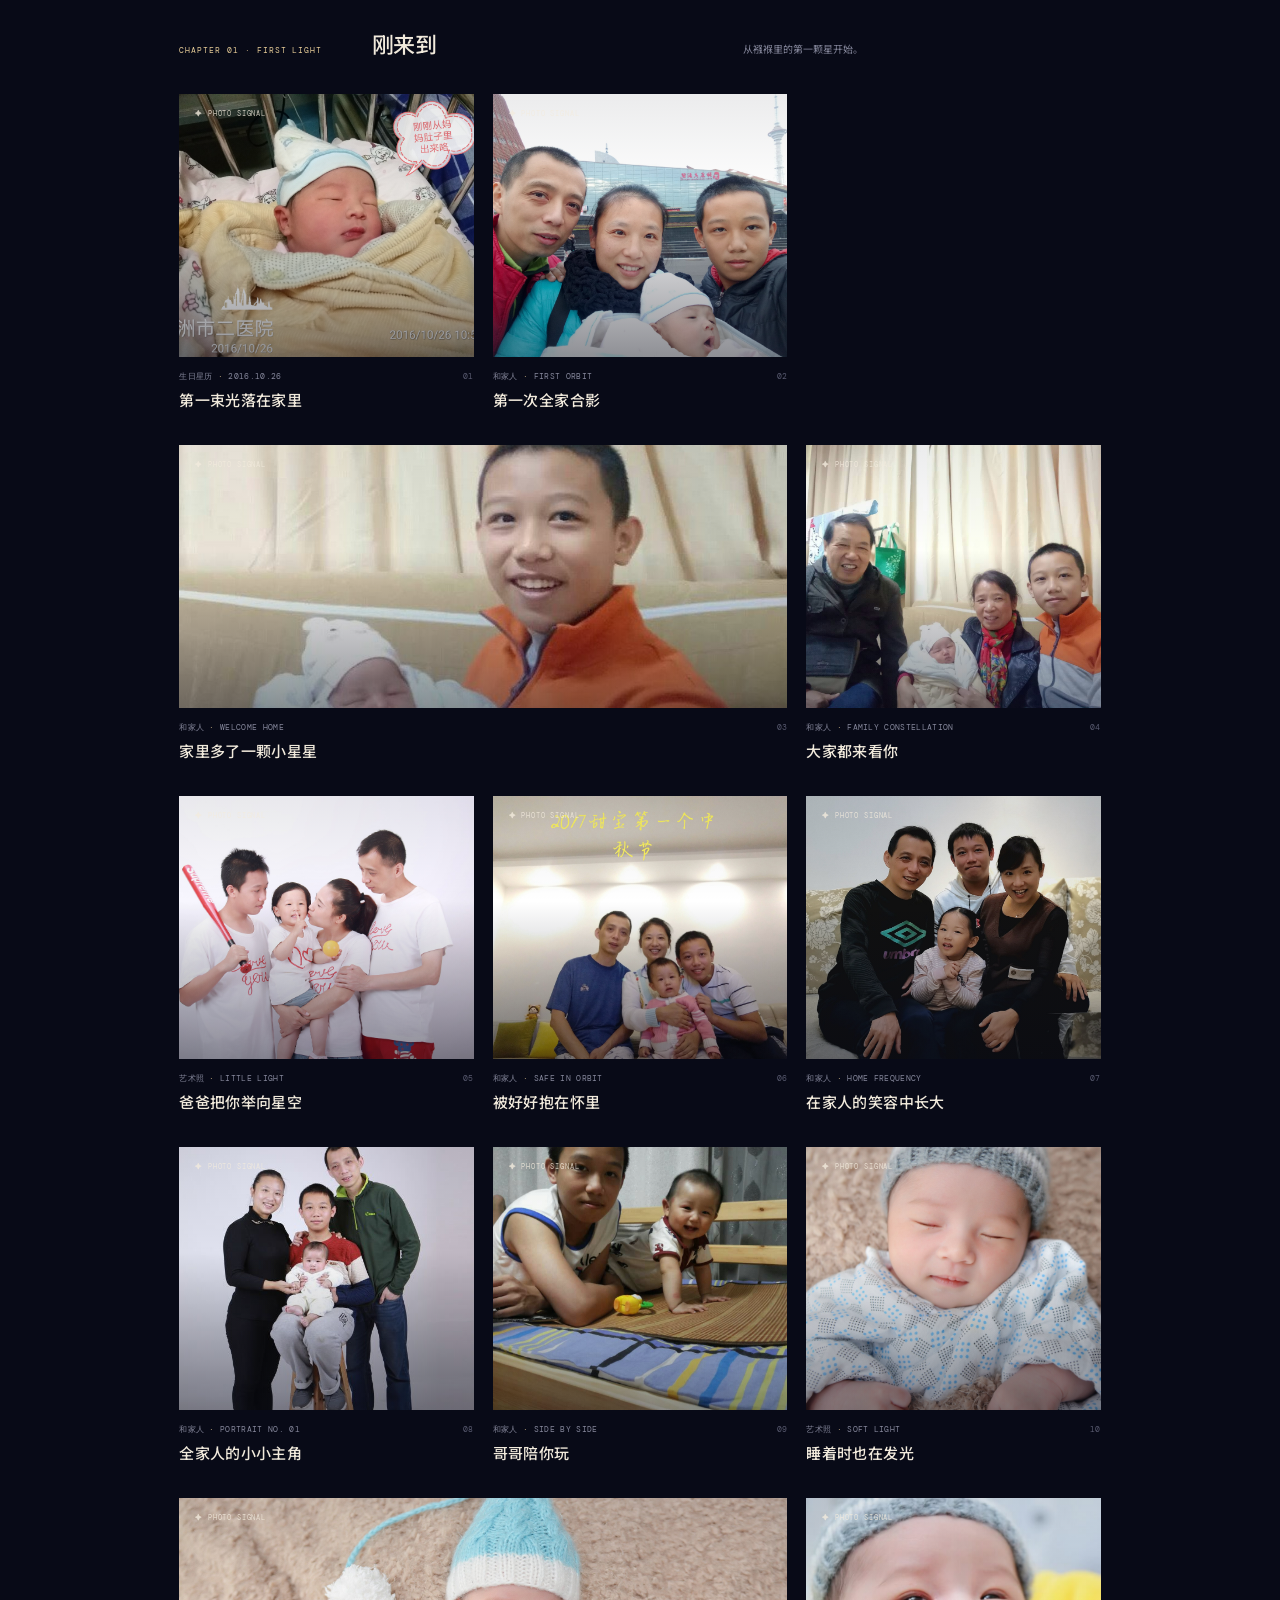
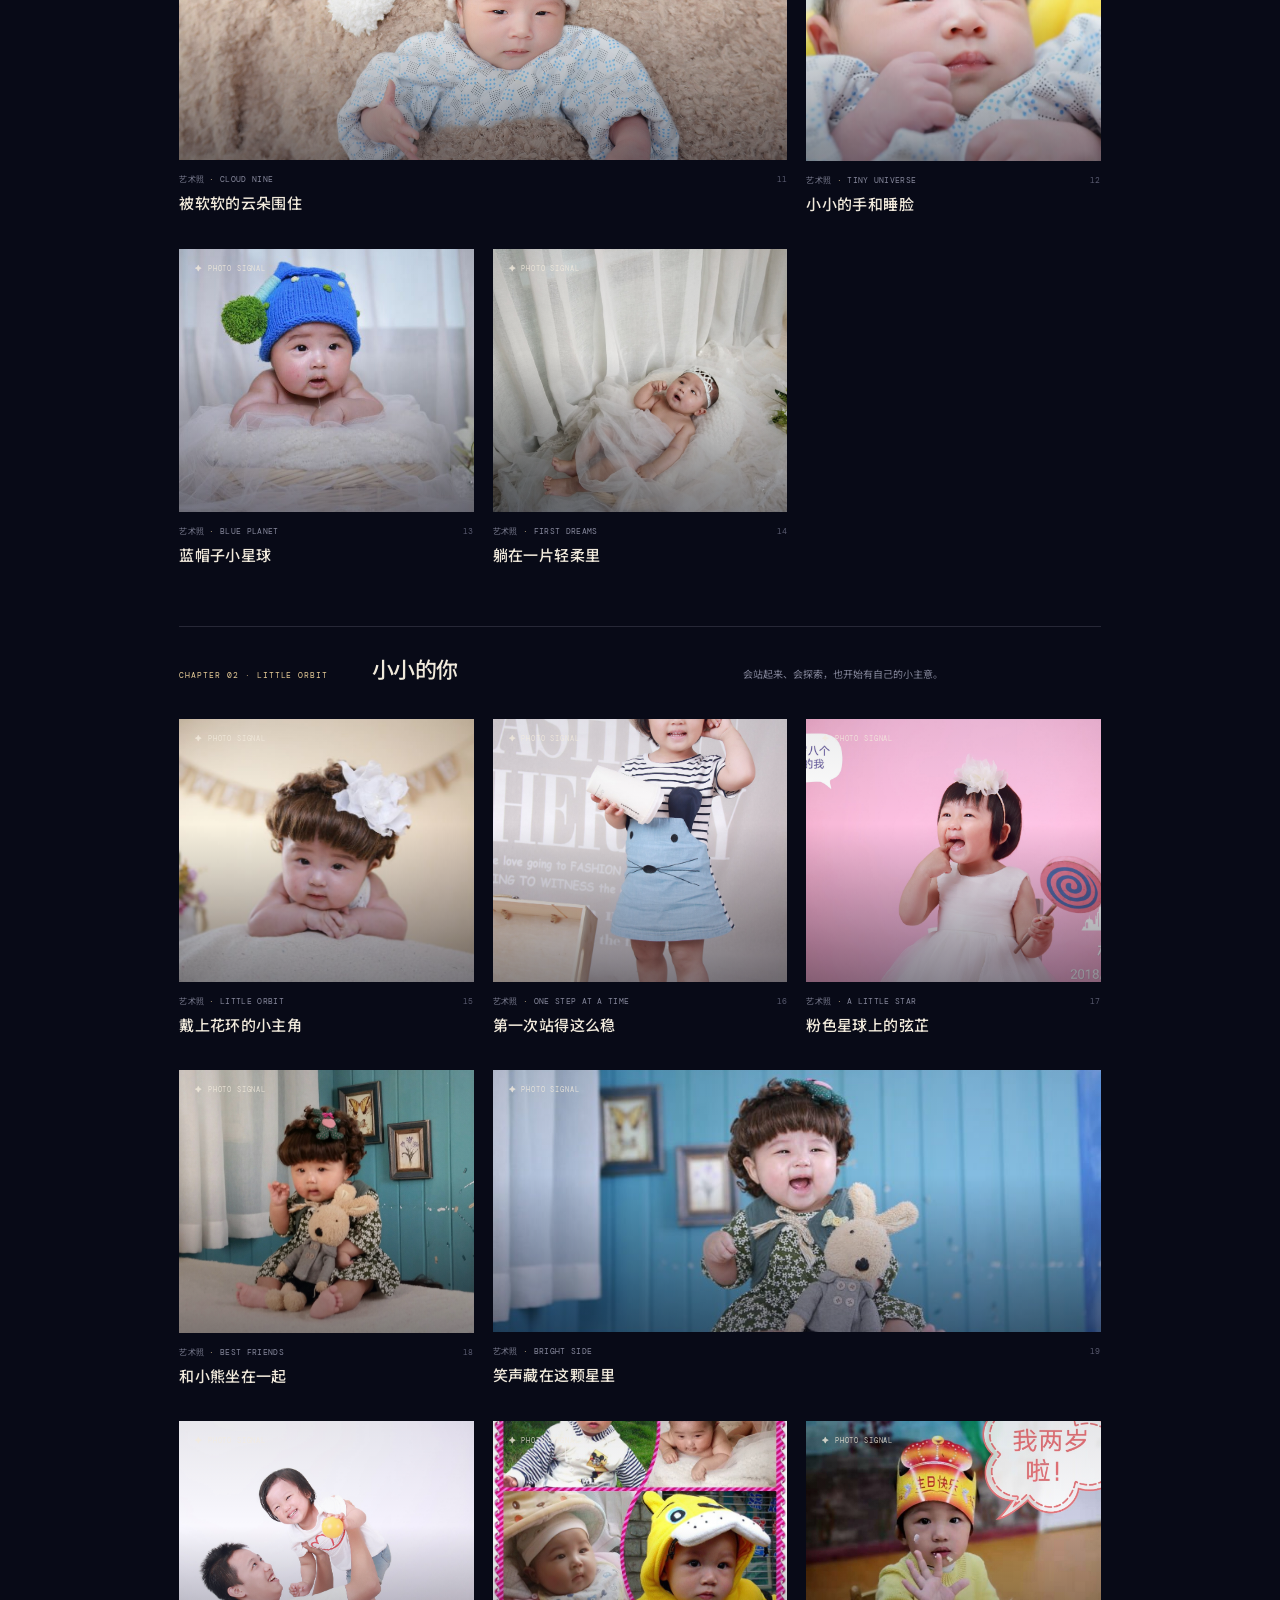
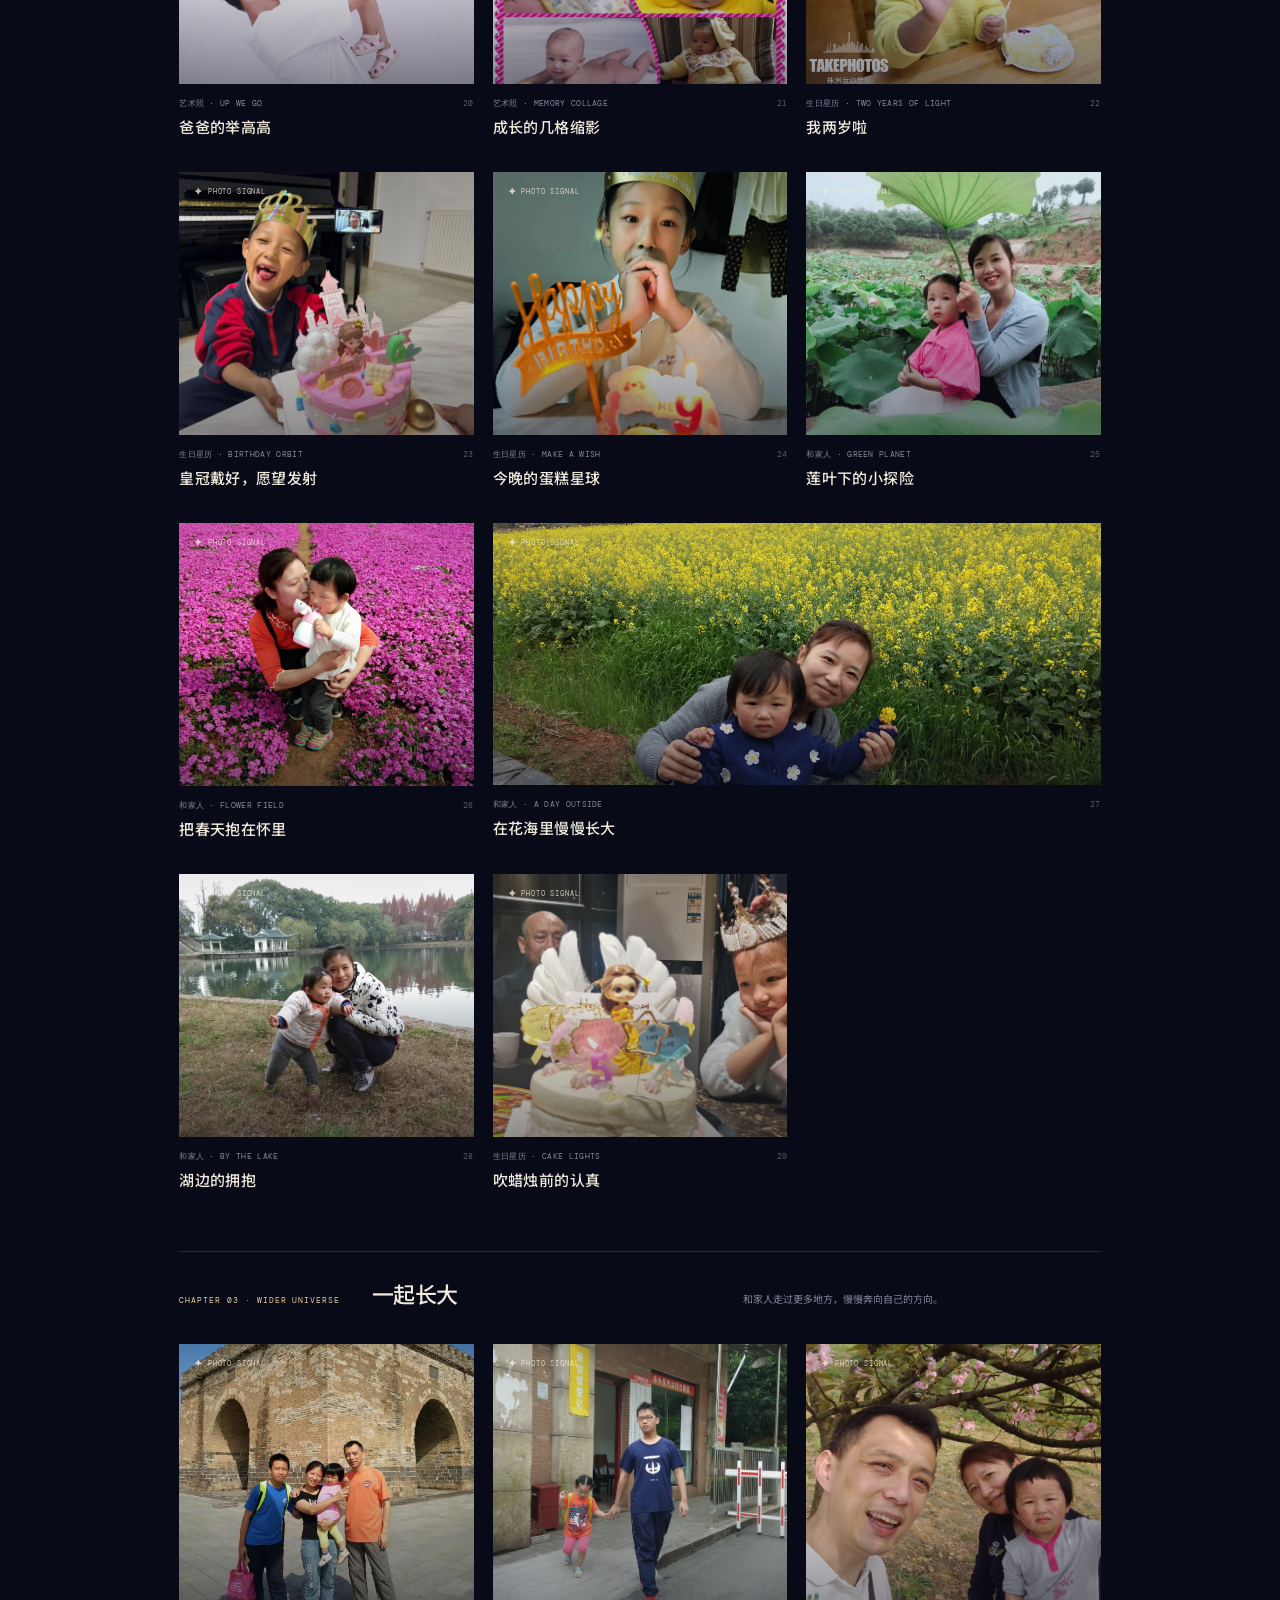
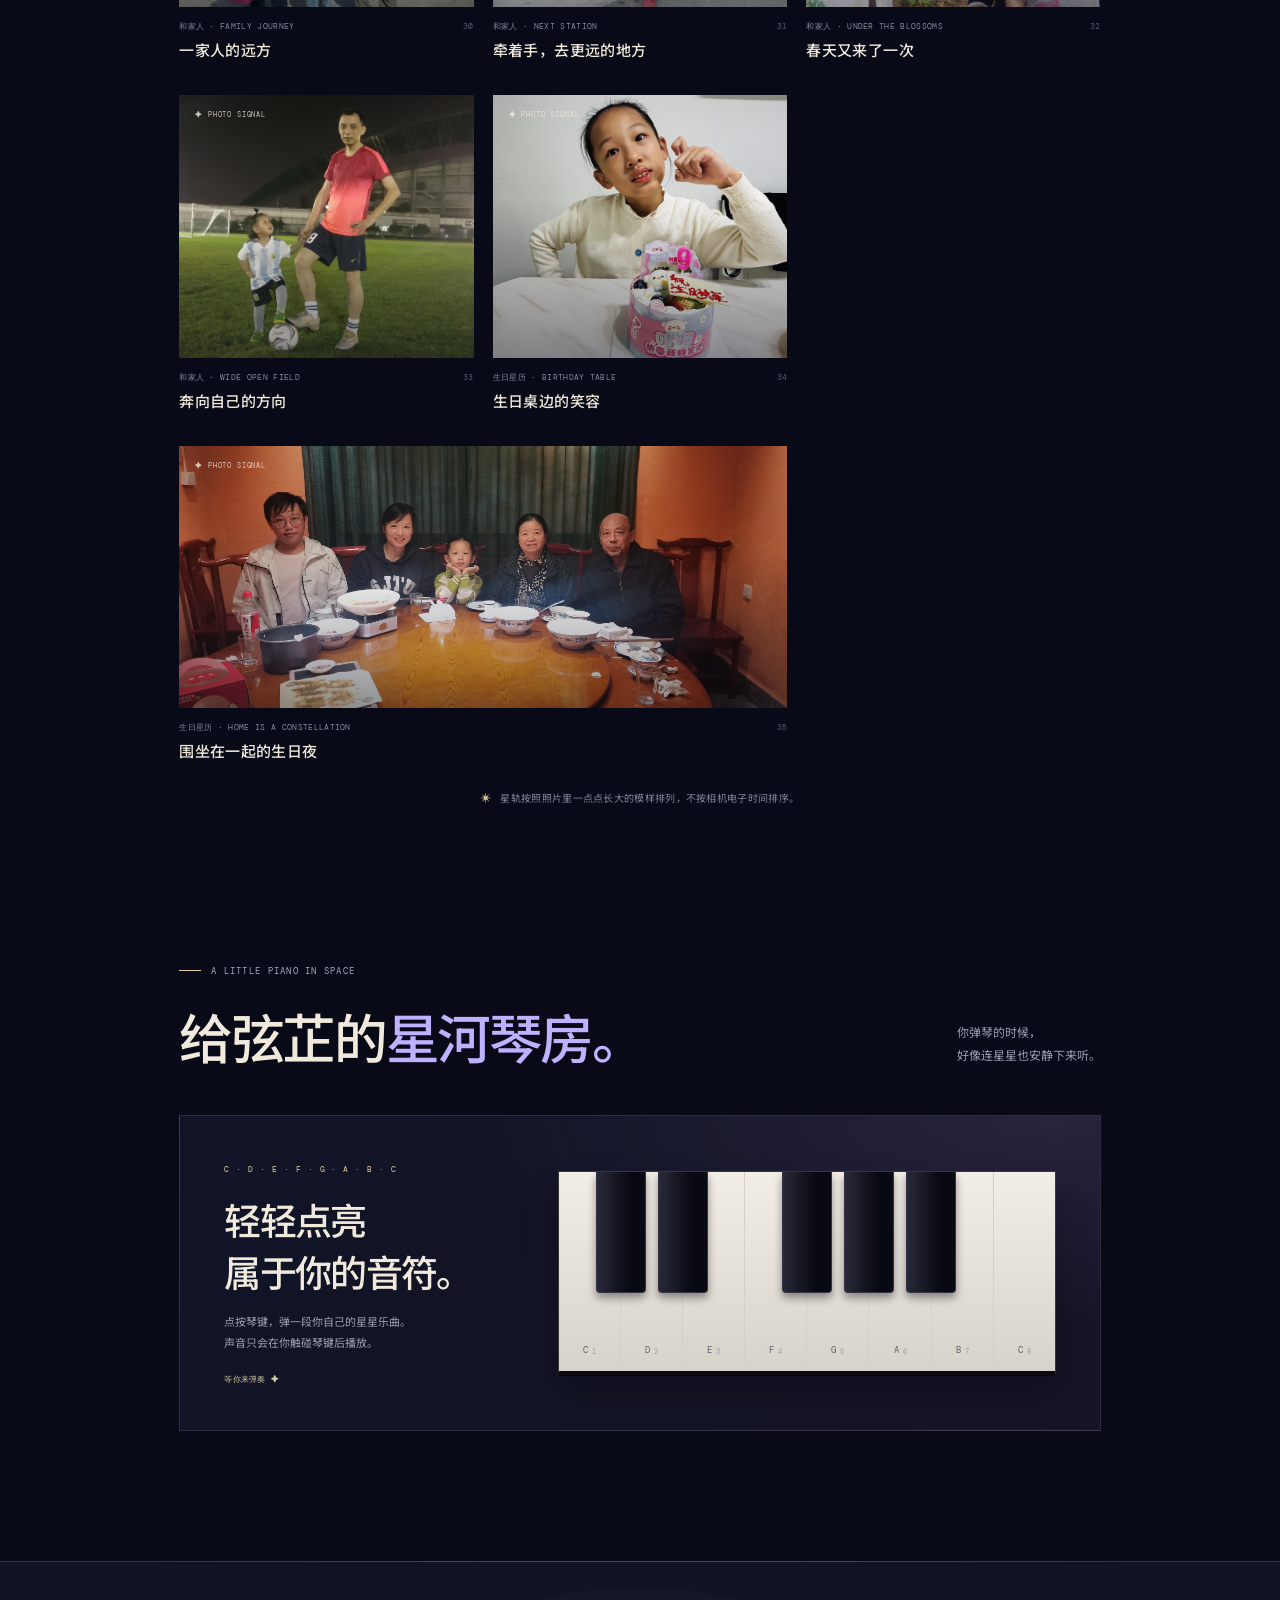
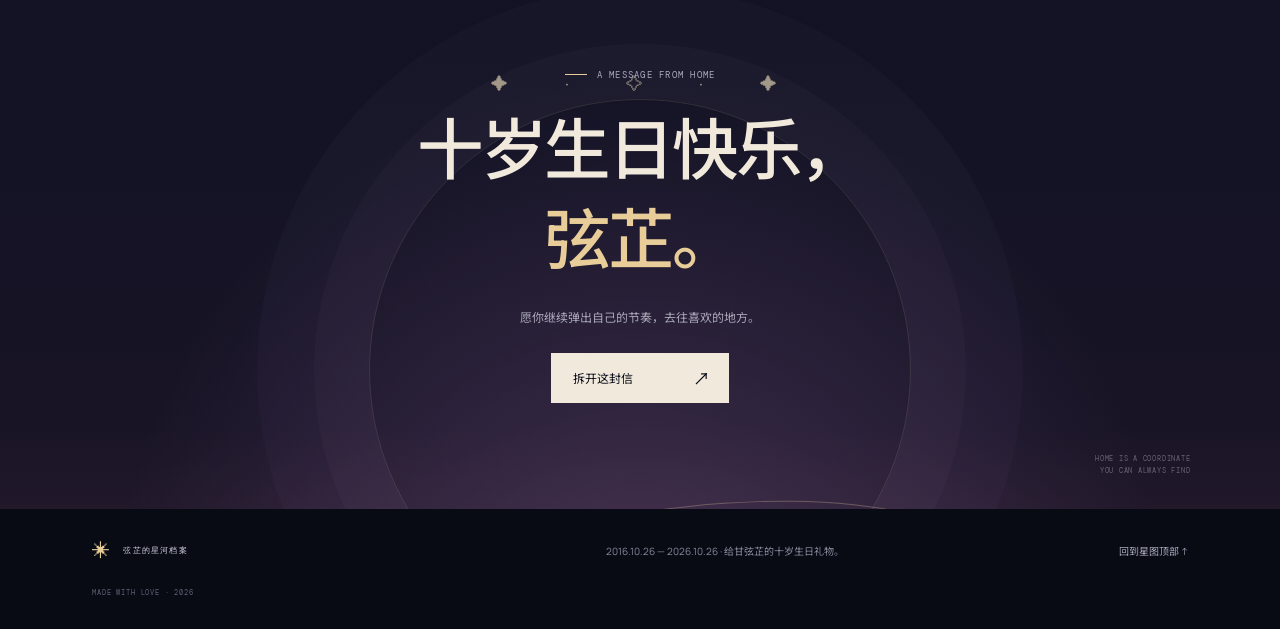
==== commit 580a1a8a: "Add files via upload" ====
--- a/index.html
+++ b/index.html
@@ -4,8 +4,8 @@
     <meta charset="utf-8" />
     <meta name="viewport" content="width=device-width, initial-scale=1" />
     <meta name="theme-color" content="#080a17" />
-    <meta name="description" content="一张只属于甘弦芷的生日星图，收藏那些闪闪发亮的日子。" />
-    <title>给甘弦芷的，一整个宇宙</title>
+    <meta name="description" content="甘弦芷十岁生日快乐。沿着成长星图，回看一路闪闪发亮的日子。" />
+    <title>甘弦芷的十岁星河</title>
     <link rel="icon" href="data:image/svg+xml,%3Csvg xmlns='http://www.w3.org/2000/svg' viewBox='0 0 100 100'%3E%3Ctext y='.9em' font-size='90'%3E%E2%9C%A6%3C/text%3E%3C/svg%3E" />
     <link rel="stylesheet" href="styles.css" />
     <script src="memories.js" defer></script>
@@ -19,12 +19,13 @@
     <header class="site-header">
       <a class="brand" href="#home" aria-label="回到首页">
         <span class="brand__mark" aria-hidden="true">✳</span>
-        <span>HER LITTLE UNIVERSE</span>
+        <span>弦芷的星河档案</span>
       </a>
       <nav class="header-nav" aria-label="主导航">
-        <a href="#map">记忆星图</a>
+        <a href="#map">成长星图</a>
+        <a href="#piano">星河琴键</a>
         <a href="#letter">生日信</a>
-        <span class="header-nav__status"><i></i> ARCHIVE ONLINE</span>
+        <span class="header-nav__status"><i></i> 2016.10.26 — 2026.10.26</span>
       </nav>
       <button class="menu-toggle" type="button" aria-label="打开导航" aria-expanded="false">
         <span></span><span></span>
@@ -34,17 +35,18 @@
     <main>
       <section class="hero" id="home" aria-labelledby="hero-title">
         <div class="hero__copy">
-          <p class="eyebrow"><span class="eyebrow__line"></span> A BIRTHDAY ARCHIVE <span>NO. 01</span></p>
-          <h1 id="hero-title">给你的，<br /><em>一整个宇宙。</em></h1>
-          <p class="hero__intro">把那些闪闪发亮的日子，收进一张只属于你的星图。<br class="desktop-only" />今晚，我们从最初的那颗星开始。</p>
+          <p class="eyebrow"><span class="eyebrow__line"></span> GAN XIANZHI · 10TH BIRTHDAY</p>
+          <h1 id="hero-title">甘弦芷，<br /><em>十岁的星河。</em></h1>
+          <p class="hero__intro">从襁褓里第一束光，到琴键间跃动的音符，<br class="desktop-only" />十年里，你把我们的日子弹成了一首很长的歌。</p>
+          <div class="birthday-stamp"><span class="birthday-stamp__date">10.26</span><span><b>2016 — 2026</b><i id="birthday-countdown">TEN YEARS OF LIGHT</i></span><span class="birthday-stamp__star">✦</span></div>
           <a class="button button--primary" href="#map" id="begin-journey">
-            <span>开始这场旅行</span><span class="button__arrow" aria-hidden="true">↗</span>
+            <span>沿着星光长大</span><span class="button__arrow" aria-hidden="true">↗</span>
           </a>
-          <div class="hero__footnote"><span>SCROLL TO EXPLORE</span><span class="hero__footnote-rule"></span><span>01 — 04</span></div>
+          <div class="hero__footnote"><span>2016.10.26</span><span class="hero__footnote-rule"></span><span>2026.10.26 · TEN YEARS</span></div>
         </div>
 
         <div class="hero-art" aria-label="一颗被星环环绕的发光星球">
-          <div class="hero-art__coordinate">35°41' N &nbsp; 139°41' E</div>
+          <div class="hero-art__coordinate">XIANZHI &nbsp; ORBIT 10</div>
           <div class="hero-art__orbit hero-art__orbit--outer"></div>
           <div class="hero-art__orbit hero-art__orbit--inner"></div>
           <div class="hero-art__planet"><span class="hero-art__planet-glow"></span><span class="hero-art__planet-ring"></span></div>
@@ -53,61 +55,93 @@
           <span class="hero-art__star hero-art__star--three">✦</span>
           <span class="hero-art__dot hero-art__dot--one"></span>
           <span class="hero-art__dot hero-art__dot--two"></span>
-          <div class="hero-art__label hero-art__label--top"><span>PERSONAL MEMORY SYSTEM</span><b>ACTIVE</b></div>
-          <div class="hero-art__label hero-art__label--bottom"><span>THE MOST IMPORTANT STAR</span><b>YOU</b></div>
+          <div class="hero-art__label hero-art__label--top"><span>PIANO FREQUENCY</span><b>IN ORBIT</b></div>
+          <div class="hero-art__label hero-art__label--bottom"><span>THE STAR IS CALLED</span><b>XIANZHI</b></div>
           <div class="hero-art__crosshair hero-art__crosshair--one">+</div>
           <div class="hero-art__crosshair hero-art__crosshair--two">+</div>
         </div>
-        <div class="hero__vertical-note" aria-hidden="true">A SMALL UNIVERSE MADE OF BIG MEMORIES</div>
+        <div class="hero__vertical-note" aria-hidden="true">TEN YEARS · A THOUSAND LITTLE LIGHTS</div>
       </section>
 
       <section class="intro-strip" aria-label="网站介绍">
         <span class="intro-strip__symbol">✳</span>
-        <p>有些日子会过去，<em>但不会熄灭。</em></p>
-        <span class="intro-strip__caption">A MAP OF ALL THE LITTLE THINGS</span>
+        <p>你来到我们的宇宙，<em>已经十年啦。</em></p>
+        <span class="intro-strip__caption">2016.10.26 — 2026.10.26</span>
       </section>
 
       <section class="map-section section-shell" id="map" aria-labelledby="map-title">
         <div class="section-heading">
           <div>
-            <p class="eyebrow"><span class="eyebrow__line"></span> YOUR CONSTELLATION</p>
-            <h2 id="map-title">记忆，正在<span>连成星图。</span></h2>
+            <p class="eyebrow"><span class="eyebrow__line"></span> TEN YEARS IN ORBIT</p>
+            <h2 id="map-title">沿着你的身高，<span>慢慢长成星河。</span></h2>
           </div>
-          <p class="section-heading__aside">沿着星点慢慢走。<br />每一颗星，都藏着一段属于你的故事。</p>
+          <p class="section-heading__aside">从刚来到世界的你，到奔向更大世界的你。<br />这条时间流按照片里的成长模样排列。</p>
         </div>
 
-        <div class="constellation" aria-label="记忆章节筛选">
+        <div class="constellation" aria-label="成长星图筛选">
           <div class="constellation__line" aria-hidden="true"></div>
           <button class="chapter chapter--active" type="button" data-filter="all" aria-pressed="true">
-            <span class="chapter__star">✦</span><span class="chapter__name">全部记忆</span><span class="chapter__index">00</span>
+            <span class="chapter__star">✦</span><span class="chapter__name">成长时间流</span><span class="chapter__index">00</span>
           </button>
-          <button class="chapter" type="button" data-filter="childhood" aria-pressed="false">
-            <span class="chapter__star">✧</span><span class="chapter__name">最初的星球</span><span class="chapter__index">01</span>
+          <button class="chapter" type="button" data-filter="birthday" aria-pressed="false">
+            <span class="chapter__star">✧</span><span class="chapter__name">生日星历</span><span class="chapter__index">01</span>
           </button>
           <button class="chapter" type="button" data-filter="family" aria-pressed="false">
-            <span class="chapter__star">✧</span><span class="chapter__name">我们的轨道</span><span class="chapter__index">02</span>
+            <span class="chapter__star">✧</span><span class="chapter__name">和家人</span><span class="chapter__index">02</span>
           </button>
-          <button class="chapter" type="button" data-filter="adventure" aria-pressed="false">
-            <span class="chapter__star">✧</span><span class="chapter__name">去往远方</span><span class="chapter__index">03</span>
-          </button>
-          <button class="chapter" type="button" data-filter="today" aria-pressed="false">
-            <span class="chapter__star">✧</span><span class="chapter__name">此刻的光</span><span class="chapter__index">04</span>
+          <button class="chapter" type="button" data-filter="portrait" aria-pressed="false">
+            <span class="chapter__star">✧</span><span class="chapter__name">艺术照</span><span class="chapter__index">03</span>
           </button>
         </div>
 
         <div class="gallery-heading">
-          <div><span class="gallery-heading__index">MEMORY LOG</span><span class="gallery-heading__rule"></span><span class="gallery-heading__count" id="memory-count">08 SIGNALS</span></div>
-          <p>点击任意一颗星，打开一段记忆 <span aria-hidden="true">↘</span></p>
+          <div><span class="gallery-heading__index">GROWING ARCHIVE</span><span class="gallery-heading__rule"></span><span class="gallery-heading__count" id="memory-count">35 STARS</span></div>
+          <p>点开任意照片，重温那颗星的光 <span aria-hidden="true">↘</span></p>
         </div>
         <div class="memory-grid" id="memory-grid" aria-live="polite"></div>
-        <p class="gallery-note"><span>✳</span> 有些星星还在等一张照片，和一句只有你们懂的话。</p>
+        <p class="gallery-note"><span>✳</span> 星轨按照照片里一点点长大的模样排列，不按相机电子时间排序。</p>
+      </section>
+
+      <section class="piano-section section-shell" id="piano" aria-labelledby="piano-title">
+        <div class="section-heading">
+          <div>
+            <p class="eyebrow"><span class="eyebrow__line"></span> A LITTLE PIANO IN SPACE</p>
+            <h2 id="piano-title">给弦芷的<span>星河琴房。</span></h2>
+          </div>
+          <p class="section-heading__aside">你弹琴的时候，<br />好像连星星也安静下来听。</p>
+        </div>
+        <div class="piano-card">
+          <div class="piano-card__copy">
+            <span class="piano-card__overline">C · D · E · F · G · A · B · C</span>
+            <h3>轻轻点亮<br />属于你的音符。</h3>
+            <p>点按琴键，弹一段你自己的星星乐曲。<br />声音只会在你触碰琴键后播放。</p>
+            <span class="piano-card__note" id="piano-note" aria-live="polite">等你来弹奏 ✦</span>
+          </div>
+          <div class="piano-board" role="group" aria-label="互动星河琴键">
+            <div class="piano-whites">
+              <button class="piano-key" type="button" data-note="60" aria-label="C4 音符">C<span>1</span></button>
+              <button class="piano-key" type="button" data-note="62" aria-label="D4 音符">D<span>2</span></button>
+              <button class="piano-key" type="button" data-note="64" aria-label="E4 音符">E<span>3</span></button>
+              <button class="piano-key" type="button" data-note="65" aria-label="F4 音符">F<span>4</span></button>
+              <button class="piano-key" type="button" data-note="67" aria-label="G4 音符">G<span>5</span></button>
+              <button class="piano-key" type="button" data-note="69" aria-label="A4 音符">A<span>6</span></button>
+              <button class="piano-key" type="button" data-note="71" aria-label="B4 音符">B<span>7</span></button>
+              <button class="piano-key" type="button" data-note="72" aria-label="C5 音符">C<span>8</span></button>
+            </div>
+            <button class="piano-key piano-key--black" type="button" data-note="61" style="--black-index: 1" aria-label="升 C4 音符"></button>
+            <button class="piano-key piano-key--black" type="button" data-note="63" style="--black-index: 2" aria-label="升 D4 音符"></button>
+            <button class="piano-key piano-key--black" type="button" data-note="66" style="--black-index: 4" aria-label="升 F4 音符"></button>
+            <button class="piano-key piano-key--black" type="button" data-note="68" style="--black-index: 5" aria-label="升 G4 音符"></button>
+            <button class="piano-key piano-key--black" type="button" data-note="70" style="--black-index: 6" aria-label="升 A4 音符"></button>
+          </div>
+        </div>
       </section>
 
       <section class="letter-section" id="letter" aria-labelledby="letter-title">
         <div class="letter-section__stars" aria-hidden="true">✦ &nbsp; · &nbsp; ✧ &nbsp; · &nbsp; ✦</div>
         <p class="eyebrow"><span class="eyebrow__line"></span> A MESSAGE FROM HOME</p>
-        <h2 id="letter-title">今天，所有星光<br /><em>都为你亮着。</em></h2>
-        <p class="letter-section__intro">最后一站，有一封写给你的信。</p>
+        <h2 id="letter-title">十岁生日快乐，<br /><em>弦芷。</em></h2>
+        <p class="letter-section__intro">愿你继续弹出自己的节奏，去往喜欢的地方。</p>
         <button class="button button--light" id="open-letter" type="button"><span>拆开这封信</span><span class="button__arrow" aria-hidden="true">↗</span></button>
         <div class="letter-section__orbit" aria-hidden="true"><span></span><i></i></div>
         <div class="letter-section__coordinates" aria-hidden="true">HOME IS A COORDINATE<br />YOU CAN ALWAYS FIND</div>
@@ -115,8 +149,8 @@
     </main>
 
     <footer class="site-footer">
-      <a class="brand brand--footer" href="#home"><span class="brand__mark" aria-hidden="true">✳</span><span>HER LITTLE UNIVERSE</span></a>
-      <p>由甘弦朋制作，献给宇宙里最特别的你。</p>
+      <a class="brand brand--footer" href="#home"><span class="brand__mark" aria-hidden="true">✳</span><span>弦芷的星河档案</span></a>
+      <p>2016.10.26 — 2026.10.26 · 给甘弦芷的十岁生日礼物。</p>
       <a class="back-to-top" href="#home">回到星图顶部 ↑</a>
       <span class="site-footer__year">MADE WITH LOVE · <span id="year"></span></span>
     </footer>
@@ -135,11 +169,11 @@
     <dialog class="letter-dialog" id="letter-dialog" aria-labelledby="letter-dialog-title">
       <button class="dialog-close" type="button" aria-label="关闭">×</button>
       <div class="letter-paper">
-        <p class="eyebrow">TO OUR FAVORITE PERSON</p>
-        <h2 id="letter-dialog-title">亲爱的妹妹，</h2>
-        <p>生日快乐。</p>
-        <p>谢谢你来到我们的宇宙里，让普通的日子也有了闪光。愿新的一岁，有喜欢的事、有想见的人，也有勇气走向自己的星球。</p>
-        <p>不管航线通向哪里，家一直是你的坐标。愿天天开心。</p>
+        <p class="eyebrow">TO GAN XIANZHI · 2016—2026</p>
+        <h2 id="letter-dialog-title">亲爱的弦芷，</h2>
+        <p>十岁生日快乐。</p>
+        <p>从你来到我们的世界那天起，家里的星河就亮了起来。看你一点点长高、长大，把好奇心带去新的地方，我们一直觉得很幸运。</p>
+        <p>愿你在琴键上遇见喜欢的旋律，也在自己的生活里，弹出属于你的节奏。无论走到哪里，家永远是你可以回来的坐标。</p>
         <p class="letter-signoff">永远为你亮着，<br />爱你的家人 <span>✦</span></p>
       </div>
       <div class="confetti-layer" aria-hidden="true"></div>
--- a/styles.css
+++ b/styles.css
@@ -52,6 +52,12 @@
 .hero h1 { margin: 0; font-size: clamp(52px, 6.2vw, 88px); line-height: 1.23; letter-spacing: -.055em; font-weight: 600; }
 .hero h1 em, .letter-section h2 em { color: var(--gold); font-style: normal; }
 .hero__intro { margin: 29px 0 34px; color: #aaaabd; font-size: 14px; line-height: 2.05; letter-spacing: .025em; }
+.birthday-stamp { width: max-content; max-width: 100%; margin: -11px 0 28px; padding: 10px 14px; display: flex; align-items: center; gap: 13px; border: 1px solid rgba(232, 205, 152, .24); background: rgba(232, 205, 152, .045); }
+.birthday-stamp__date { color: var(--gold); font: 22px var(--mono); letter-spacing: -.08em; }
+.birthday-stamp > span:nth-child(2) { display: grid; gap: 5px; }
+.birthday-stamp b, .birthday-stamp i { color: #a5a5b8; font: 7px var(--mono); letter-spacing: .1em; font-style: normal; }
+.birthday-stamp i { color: var(--gold); }
+.birthday-stamp__star { margin-left: 10px; color: var(--gold); font-size: 16px; text-shadow: 0 0 12px rgba(232,205,152,.75); }
 .button { min-height: 50px; padding: 0 18px 0 21px; display: inline-flex; align-items: center; justify-content: space-between; gap: 35px; border: 1px solid transparent; cursor: pointer; font-size: 12px; transition: transform .2s ease, background .2s ease, color .2s ease; }
 .button:hover { transform: translateY(-2px); }
 .button--primary { color: var(--ink); background: var(--cream); }
@@ -138,6 +144,28 @@
 .memory-art--mint { background: radial-gradient(ellipse at 52% 56%, rgba(155, 203, 184, .32), transparent 29%), linear-gradient(138deg, #223832, #111426 54%, #1c2b2a); }
 .memory-art--lilac { background: radial-gradient(ellipse at 52% 56%, rgba(191, 168, 226, .35), transparent 29%), linear-gradient(138deg, #30243b, #111426 54%, #251f34); }
 .gallery-note { margin: 28px 0 0; color: #828498; text-align: center; font-size: 10px; letter-spacing: .03em; }.gallery-note span { margin-right: 7px; color: var(--gold); }
+.memory-phase { grid-column: 1 / -1; margin-top: 26px; padding: 25px 0 0; display: grid; grid-template-columns: minmax(130px, .5fr) 1fr 1fr; align-items: baseline; gap: 14px; border-top: 1px solid rgba(222, 215, 241, .15); }
+.memory-phase:first-child { margin-top: 0; border-top: 0; }
+.memory-phase__kicker { color: var(--gold); font: 8px var(--mono); letter-spacing: .12em; }
+.memory-phase h3 { margin: 0; color: var(--cream); font-size: 22px; font-weight: 500; letter-spacing: -.03em; }
+.memory-phase p { margin: 0; color: #85879b; font-size: 10px; }
+
+.piano-section { padding-top: 30px; }
+.piano-card { margin-top: 40px; padding: 39px 44px; display: grid; grid-template-columns: minmax(200px, .75fr) minmax(0, 1.25fr); align-items: center; gap: 35px; border: 1px solid rgba(223, 215, 244, .13); background: radial-gradient(ellipse at 95% 0, rgba(131, 113, 180, .17), transparent 47%), linear-gradient(120deg, #111426, #151427); }
+.piano-card__overline { color: var(--gold); font: 8px var(--mono); letter-spacing: .12em; }
+.piano-card__copy h3 { margin: 19px 0 13px; font-size: clamp(25px, 3vw, 37px); line-height: 1.4; font-weight: 500; letter-spacing: -.045em; }
+.piano-card__copy p { margin: 0; color: #9b9caf; font-size: 11px; line-height: 1.9; }
+.piano-card__note { display: inline-block; min-height: 17px; margin-top: 20px; color: #d3c5a1; font: 8px var(--mono); letter-spacing: .04em; }
+.piano-board { position: relative; height: 205px; overflow: hidden; border: 1px solid rgba(239, 231, 215, .2); border-bottom: 5px solid #090a12; background: #090a12; box-shadow: 0 18px 30px rgba(0, 0, 0, .24); }
+.piano-whites { width: 100%; height: 100%; display: flex; }
+.piano-key { position: relative; padding: 0; border: 0; cursor: pointer; }
+.piano-whites .piano-key { flex: 1; display: flex; align-items: end; justify-content: center; padding-bottom: 15px; border-right: 1px solid #d4d0c8; background: linear-gradient(180deg, #f2ede5, #d7d2ca); color: #626172; font: 9px var(--mono); transition: background .12s ease, box-shadow .12s ease; }
+.piano-whites .piano-key:last-child { border-right: 0; }
+.piano-whites .piano-key span { margin: 0 0 0 4px; color: #a4a0a2; font-size: 7px; }
+.piano-whites .piano-key:hover, .piano-whites .piano-key--playing { background: linear-gradient(180deg, #fff4d9, #d9c9a9); box-shadow: inset 0 -14px 24px rgba(232, 205, 152, .32); }
+.piano-key--black { position: absolute; z-index: 2; top: 0; width: 10%; height: 61%; border: 1px solid #343244; border-top: 0; border-radius: 0 0 4px 4px; background: linear-gradient(90deg, #292838, #080912 70%); box-shadow: 0 5px 8px rgba(0, 0, 0, .4); }
+.piano-key--black[data-note="61"] { left: 7.5%; }.piano-key--black[data-note="63"] { left: 20%; }.piano-key--black[data-note="66"] { left: 45%; }.piano-key--black[data-note="68"] { left: 57.5%; }.piano-key--black[data-note="70"] { left: 70%; }
+.piano-key--black:hover, .piano-key--black.piano-key--playing { background: linear-gradient(90deg, #a58e66, #554735 70%); }
 
 .letter-section { position: relative; min-height: 548px; padding: 100px 20px; display: flex; flex-direction: column; align-items: center; justify-content: center; overflow: hidden; text-align: center; background: radial-gradient(ellipse at 50% 120%, rgba(125, 90, 140, .4), transparent 58%), linear-gradient(180deg, #111224, #181426 85%, #21182a); border-top: 1px solid rgba(232, 228, 247, .12); }
 .letter-section::before { content: ""; position: absolute; width: 540px; height: 540px; border: 1px solid rgba(232, 219, 190, .13); border-radius: 50%; top: 25%; left: 50%; transform: translateX(-50%); box-shadow: 0 0 0 55px rgba(232, 219, 190, .025), 0 0 0 112px rgba(188, 178, 255, .025); }
@@ -172,12 +200,14 @@
   .site-header { height: 68px; padding: 0 22px; }.brand { font-size: 8px; gap: 8px; }.brand__mark { font-size: 18px; }
   .menu-toggle { width: 40px; height: 40px; padding: 11px; display: flex; flex-direction: column; justify-content: center; gap: 6px; border: 1px solid rgba(236, 232, 247, .18); background: transparent; cursor: pointer; }.menu-toggle span { width: 16px; height: 1px; background: var(--cream); }
   .header-nav { position: absolute; z-index: 7; top: 67px; left: 0; right: 0; padding: 20px 24px 24px; display: none; align-items: flex-start; flex-direction: column; gap: 19px; border-bottom: 1px solid var(--line); background: #0b0d1b; }.header-nav--open { display: flex; }
-  .hero { min-height: auto; padding: 75px 25px 38px; display: flex; flex-direction: column; align-items: flex-start; }.hero__copy { width: 100%; }.eyebrow { font-size: 8px; }.hero h1 { font-size: clamp(49px, 13vw, 70px); }.hero__intro { margin: 21px 0 26px; font-size: 12px; }.desktop-only { display: none; }.hero__footnote { margin-top: 40px; }
+  .hero { min-height: auto; padding: 75px 25px 38px; display: flex; flex-direction: column; align-items: flex-start; }.hero__copy { width: 100%; }.eyebrow { font-size: 8px; }.hero h1 { font-size: clamp(49px, 13vw, 70px); }.hero__intro { margin: 21px 0 26px; font-size: 12px; }.birthday-stamp { margin-top: -5px; }.desktop-only { display: none; }.hero__footnote { margin-top: 40px; }
   .hero-art { width: min(80vw, 360px); margin: 19px auto 10px; align-self: center; }.hero-art__coordinate { right: -2%; }.hero__vertical-note { display: none; }
   .intro-strip { min-height: 95px; padding: 19px 24px; gap: 12px; flex-wrap: wrap; }.intro-strip p { min-width: calc(100% - 42px); font-size: 15px; }.intro-strip__caption { margin-left: 35px; font-size: 7px; }
   .section-shell { padding: 84px 23px 83px; }.section-heading { align-items: flex-start; flex-direction: column; gap: 16px; }.section-heading h2 { font-size: 34px; }.section-heading__aside { font-size: 11px; }
   .constellation { margin: 44px -5px 52px; overflow-x: auto; justify-content: flex-start; gap: 19px; padding-bottom: 8px; scrollbar-width: none; }.constellation::-webkit-scrollbar { display: none; }.constellation__line { left: 28px; right: auto; width: 490px; }.chapter { flex: 0 0 80px; }.chapter__name { font-size: 10px; }
   .gallery-heading { align-items: flex-start; flex-direction: column; gap: 11px; }.gallery-heading p { font-size: 9px; }.gallery-heading__rule { width: 26px; }.memory-grid { grid-template-columns: repeat(2, minmax(0, 1fr)); gap: 26px 12px; }.memory-card--wide { grid-column: span 2; }.memory-card--wide .memory-card__visual { aspect-ratio: 1.7; }.memory-card__visual { aspect-ratio: .94; }.memory-card__meta { font-size: 7px; gap: 5px; }.memory-card__title { font-size: 13px; }.memory-card__type { top: 11px; left: 10px; font-size: 6px; }.memory-card__open { opacity: 1; width: 26px; height: 26px; right: 9px; bottom: 9px; font-size: 12px; }
+  .memory-phase { grid-template-columns: 1fr auto; gap: 7px 12px; padding-top: 20px; }.memory-phase__kicker { grid-column: 1 / -1; }.memory-phase h3 { font-size: 18px; }.memory-phase p { grid-column: 1 / -1; }
+  .piano-section { padding-top: 8px; }.piano-card { margin-top: 26px; padding: 25px 20px 20px; grid-template-columns: 1fr; gap: 22px; }.piano-card__copy h3 { margin: 13px 0 9px; font-size: 29px; }.piano-card__note { margin-top: 13px; }.piano-board { height: 155px; }
   .letter-section { min-height: 480px; padding: 80px 20px; }.letter-section h2 { font-size: 43px; }.letter-section__coordinates { right: 18px; bottom: 20px; font-size: 6px; }.letter-section__orbit { width: 550px; }
   .site-footer { padding: 25px 22px; grid-template-columns: 1fr auto; }.site-footer p { grid-column: 1 / -1; grid-row: 2; }.back-to-top { grid-column: 2; grid-row: 1; }.site-footer__year { grid-row: 3; }
   .memory-dialog { width: min(540px, calc(100vw - 24px)); grid-template-columns: 1fr; max-height: calc(100dvh - 24px); }.dialog-media { min-height: 230px; max-height: 45vh; }.dialog-media img, .dialog-media video { max-height: 45vh; }.dialog-placeholder { min-height: 230px; }.dialog-copy { padding: 23px 24px 27px; }.dialog-copy .eyebrow { margin-bottom: 12px; }.dialog-copy h2 { font-size: 22px; }.dialog-date { margin-top: 18px; }.dialog-close { top: 9px; right: 9px; width: 34px; height: 34px; }
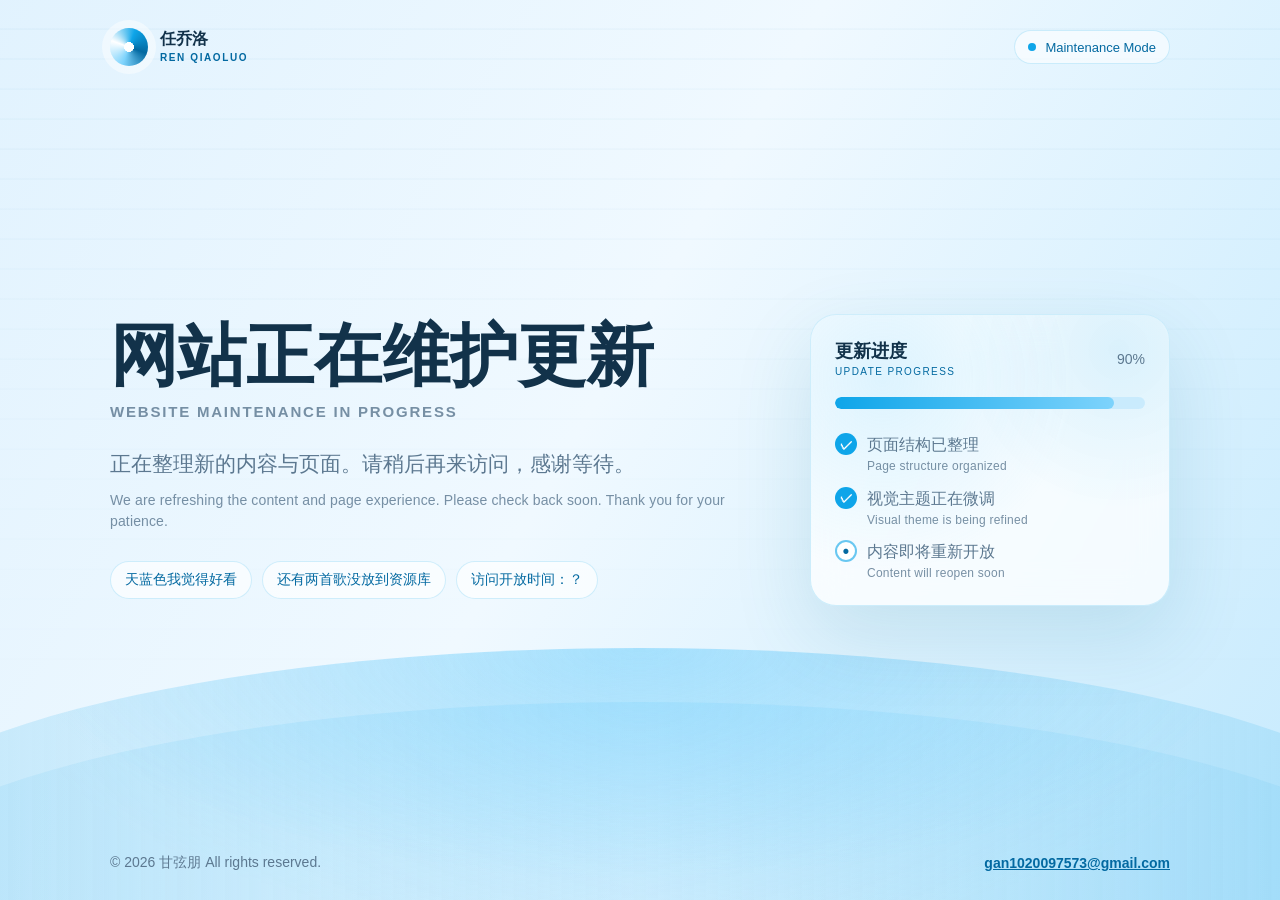
==== commit 9c2bfe6c: "Add files via upload" ====
--- a/index.html
+++ b/index.html
@@ -1,182 +1,467 @@
-<!doctype html>
+<!DOCTYPE html>
 <html lang="zh-CN">
-  <head>
-    <meta charset="utf-8" />
-    <meta name="viewport" content="width=device-width, initial-scale=1" />
-    <meta name="theme-color" content="#080a17" />
-    <meta name="description" content="甘弦芷十岁生日快乐。沿着成长星图，回看一路闪闪发亮的日子。" />
-    <title>甘弦芷的十岁星河</title>
-    <link rel="icon" href="data:image/svg+xml,%3Csvg xmlns='http://www.w3.org/2000/svg' viewBox='0 0 100 100'%3E%3Ctext y='.9em' font-size='90'%3E%E2%9C%A6%3C/text%3E%3C/svg%3E" />
-    <link rel="stylesheet" href="styles.css" />
-    <script src="memories.js" defer></script>
-    <script src="script.js" defer></script>
-  </head>
-  <body>
-    <div class="ambient ambient--one" aria-hidden="true"></div>
-    <div class="ambient ambient--two" aria-hidden="true"></div>
-    <div class="grain" aria-hidden="true"></div>
-
-    <header class="site-header">
-      <a class="brand" href="#home" aria-label="回到首页">
-        <span class="brand__mark" aria-hidden="true">✳</span>
-        <span>弦芷的星河档案</span>
-      </a>
-      <nav class="header-nav" aria-label="主导航">
-        <a href="#map">成长星图</a>
-        <a href="#piano">星河琴键</a>
-        <a href="#letter">生日信</a>
-        <span class="header-nav__status"><i></i> 2016.10.26 — 2026.10.26</span>
-      </nav>
-      <button class="menu-toggle" type="button" aria-label="打开导航" aria-expanded="false">
-        <span></span><span></span>
-      </button>
+<head>
+  <meta charset="UTF-8">
+  <meta name="viewport" content="width=device-width, initial-scale=1.0">
+  <meta name="description" content="正在维护更新中。">
+  <title>任乔洛 | 网站维护更新中</title>
+  <style>
+    :root {
+      color-scheme: light;
+      --sky-50: #f0f9ff;
+      --sky-100: #e0f2fe;
+      --sky-200: #bae6fd;
+      --sky-300: #7dd3fc;
+      --sky-500: #0ea5e9;
+      --sky-700: #0369a1;
+      --ink: #12324a;
+      --muted: #5c7890;
+      --panel: rgba(255, 255, 255, 0.74);
+      --line: rgba(14, 165, 233, 0.18);
+      --shadow: 0 28px 80px rgba(14, 116, 144, 0.14);
+      --sans: "Avenir Next", "Segoe UI", "PingFang SC", "Hiragino Sans GB", "Microsoft YaHei", sans-serif;
+      --serif: "Iowan Old Style", "Palatino Linotype", "Songti SC", serif;
+    }
+
+    * {
+      box-sizing: border-box;
+    }
+
+    html {
+      min-height: 100%;
+    }
+
+    body {
+      min-height: 100vh;
+      margin: 0;
+      color: var(--ink);
+      font-family: var(--sans);
+      background:
+        linear-gradient(120deg, rgba(224, 242, 254, 0.92), rgba(240, 249, 255, 0.64) 46%, rgba(186, 230, 253, 0.76)),
+        var(--sky-50);
+      overflow-x: hidden;
+    }
+
+    body::before {
+      content: "";
+      position: fixed;
+      inset: 0;
+      z-index: -3;
+      pointer-events: none;
+      background:
+        repeating-linear-gradient(
+          to bottom,
+          transparent 0,
+          transparent 28px,
+          rgba(3, 105, 161, 0.05) 29px,
+          transparent 30px
+        );
+      mask-image: linear-gradient(to bottom, black, transparent 82%);
+    }
+
+    .wave {
+      position: fixed;
+      left: -12vw;
+      right: -12vw;
+      bottom: -18vh;
+      z-index: -2;
+      height: 46vh;
+      pointer-events: none;
+      background:
+        radial-gradient(55% 80% at 50% 0%, rgba(125, 211, 252, 0.54), transparent 70%),
+        linear-gradient(90deg, rgba(14, 165, 233, 0.16), rgba(186, 230, 253, 0.42), rgba(14, 165, 233, 0.16));
+      border-radius: 50% 50% 0 0;
+      animation: tide 9s ease-in-out infinite;
+    }
+
+    .wave.two {
+      bottom: -24vh;
+      opacity: 0.55;
+      animation-duration: 13s;
+      animation-delay: -4s;
+    }
+
+    .shell {
+      width: min(1060px, calc(100% - 36px));
+      min-height: 100vh;
+      display: grid;
+      grid-template-rows: auto 1fr auto;
+      margin: 0 auto;
+      padding: 28px 0;
+    }
+
+    header,
+    footer {
+      display: flex;
+      align-items: center;
+      justify-content: space-between;
+      gap: 18px;
+    }
+
+    .brand {
+      display: inline-flex;
+      align-items: center;
+      gap: 12px;
+      font-weight: 700;
+    }
+
+    .brand-copy {
+      display: grid;
+      gap: 1px;
+    }
+
+    .mark {
+      width: 38px;
+      aspect-ratio: 1;
+      border-radius: 50%;
+      background:
+        radial-gradient(circle at 50% 50%, #fff 0 18%, transparent 19%),
+        conic-gradient(from 110deg, var(--sky-700), var(--sky-300), #fff, var(--sky-500), var(--sky-700));
+      box-shadow: 0 0 0 8px rgba(255, 255, 255, 0.46);
+    }
+
+    .tag {
+      min-height: 34px;
+      display: inline-flex;
+      align-items: center;
+      gap: 9px;
+      border: 1px solid var(--line);
+      border-radius: 999px;
+      padding: 0 13px;
+      color: var(--sky-700);
+      background: rgba(255, 255, 255, 0.58);
+      font-size: 13px;
+    }
+
+    .tag::before {
+      content: "";
+      width: 8px;
+      height: 8px;
+      border-radius: 50%;
+      background: var(--sky-500);
+      box-shadow: 0 0 0 0 rgba(14, 165, 233, 0.36);
+      animation: pulse 2.4s ease-out infinite;
+    }
+
+    main {
+      display: grid;
+      align-items: center;
+      padding: clamp(44px, 8vw, 86px) 0;
+    }
+
+    .maintenance {
+      position: relative;
+      display: grid;
+      grid-template-columns: minmax(0, 1fr) minmax(260px, 360px);
+      gap: clamp(28px, 6vw, 76px);
+      align-items: center;
+    }
+
+    h1 {
+      max-width: 9em;
+      margin: 0;
+      font-family: var(--serif);
+      font-size: clamp(36px, 5.4vw, 68px);
+      line-height: 1.03;
+      font-weight: 700;
+      letter-spacing: 0;
+    }
+
+    .en-small {
+      display: block;
+      margin-top: 6px;
+      color: rgba(92, 120, 144, 0.82);
+      font-family: var(--sans);
+      font-size: 13px;
+      font-weight: 500;
+      line-height: 1.45;
+      letter-spacing: 0.02em;
+    }
+
+    .brand .en-small {
+      margin-top: 0;
+      color: var(--sky-700);
+      font-size: 10px;
+      font-weight: 600;
+      letter-spacing: 0.16em;
+      text-transform: uppercase;
+    }
+
+    h1 .en-small {
+      margin-top: 10px;
+      font-size: clamp(12px, 2vw, 15px);
+      font-weight: 600;
+      letter-spacing: 0.12em;
+      text-transform: uppercase;
+    }
+
+    .lead {
+      max-width: 620px;
+      margin: 22px 0 0;
+      color: var(--muted);
+      font-size: clamp(17px, 2vw, 21px);
+      line-height: 1.8;
+    }
+
+    .lead .en-small {
+      margin-top: 8px;
+      font-size: 14px;
+      letter-spacing: 0.01em;
+    }
+
+    .status-row {
+      display: flex;
+      flex-wrap: wrap;
+      gap: 10px;
+      margin-top: 30px;
+    }
+
+    .status-pill {
+      min-height: 38px;
+      display: inline-flex;
+      align-items: center;
+      border: 1px solid var(--line);
+      border-radius: 999px;
+      padding: 0 14px;
+      color: var(--sky-700);
+      background: rgba(255, 255, 255, 0.64);
+      font-size: 14px;
+      white-space: nowrap;
+    }
+
+    .panel {
+      position: relative;
+      overflow: hidden;
+      border: 1px solid var(--line);
+      border-radius: 26px;
+      padding: 24px;
+      background: var(--panel);
+      box-shadow: var(--shadow);
+      backdrop-filter: blur(18px);
+      -webkit-backdrop-filter: blur(18px);
+    }
+
+    .panel::before {
+      content: "";
+      position: absolute;
+      inset: 0;
+      pointer-events: none;
+      background:
+        radial-gradient(circle at 20% 22%, rgba(125, 211, 252, 0.22), transparent 12rem),
+        radial-gradient(circle at 86% 12%, rgba(14, 165, 233, 0.12), transparent 10rem);
+    }
+
+    .panel > * {
+      position: relative;
+      z-index: 1;
+    }
+
+    .progress-label {
+      display: flex;
+      align-items: center;
+      justify-content: space-between;
+      gap: 14px;
+      color: var(--muted);
+      font-size: 14px;
+    }
+
+    .progress-label strong {
+      color: var(--ink);
+      font-size: 18px;
+    }
+
+    .progress-title {
+      display: grid;
+      gap: 2px;
+    }
+
+    .progress-title .en-small {
+      margin-top: 0;
+      color: var(--sky-700);
+      font-size: 10px;
+      letter-spacing: 0.14em;
+      text-transform: uppercase;
+    }
+
+    .progress-track {
+      position: relative;
+      height: 12px;
+      overflow: hidden;
+      border-radius: 999px;
+      margin: 18px 0 24px;
+      background: rgba(186, 230, 253, 0.62);
+    }
+
+    .progress-fill {
+      position: absolute;
+      inset: 0 auto 0 0;
+      width: 90%;
+      border-radius: inherit;
+      background: linear-gradient(90deg, var(--sky-500), var(--sky-300));
+      animation: breathe 3s ease-in-out infinite;
+    }
+
+    .checklist {
+      display: grid;
+      gap: 12px;
+      margin: 0;
+      padding: 0;
+      list-style: none;
+    }
+
+    .checklist li {
+      display: flex;
+      align-items: flex-start;
+      gap: 10px;
+      color: var(--muted);
+      line-height: 1.5;
+    }
+
+    .check-text {
+      display: grid;
+      gap: 1px;
+    }
+
+    .check-text .en-small {
+      margin-top: 0;
+      font-size: 12px;
+      line-height: 1.35;
+    }
+
+    .check {
+      width: 22px;
+      height: 22px;
+      display: inline-grid;
+      flex: 0 0 auto;
+      place-items: center;
+      border-radius: 50%;
+      color: #fff;
+      background: var(--sky-500);
+      font-size: 13px;
+      font-weight: 700;
+    }
+
+    .check.pending {
+      color: var(--sky-700);
+      border: 2px solid rgba(14, 165, 233, 0.62);
+      background: rgba(255, 255, 255, 0.8);
+      font-size: 18px;
+      line-height: 1;
+    }
+
+    footer {
+      color: var(--muted);
+      font-size: 14px;
+    }
+
+    footer a {
+      color: var(--sky-700);
+      font-weight: 700;
+    }
+
+    @keyframes pulse {
+      70% { box-shadow: 0 0 0 13px rgba(14, 165, 233, 0); }
+      100% { box-shadow: 0 0 0 0 rgba(14, 165, 233, 0); }
+    }
+
+    @keyframes tide {
+      0%, 100% { transform: translate3d(0, 0, 0) scaleX(1); }
+      50% { transform: translate3d(4vw, -3vh, 0) scaleX(1.04); }
+    }
+
+    @keyframes breathe {
+      0%, 100% { filter: saturate(1); opacity: 0.88; }
+      50% { filter: saturate(1.25); opacity: 1; }
+    }
+
+    @media (max-width: 760px) {
+      .shell {
+        width: min(100% - 26px, 560px);
+        padding: 18px 0 22px;
+      }
+
+      header,
+      footer {
+        align-items: flex-start;
+        flex-direction: column;
+      }
+
+      .maintenance {
+        grid-template-columns: 1fr;
+      }
+
+      h1 {
+        max-width: none;
+        font-size: clamp(32px, 10vw, 50px);
+      }
+
+      .panel {
+        border-radius: 22px;
+        padding: 20px;
+      }
+    }
+
+    @media (prefers-reduced-motion: reduce) {
+      *,
+      *::before,
+      *::after {
+        animation-duration: 1ms !important;
+        animation-iteration-count: 1 !important;
+        transition-duration: 1ms !important;
+      }
+    }
+  </style>
+</head>
+<body>
+  <div class="wave" aria-hidden="true"></div>
+  <div class="wave two" aria-hidden="true"></div>
+
+  <div class="shell">
+    <header>
+      <div class="brand">
+        <span class="mark" aria-hidden="true"></span>
+        <span class="brand-copy">
+          <span>任乔洛</span>
+          <span class="en-small">Ren Qiaoluo</span>
+        </span>
+      </div>
+      <span class="tag">Maintenance Mode</span>
     </header>
 
     <main>
-      <section class="hero" id="home" aria-labelledby="hero-title">
-        <div class="hero__copy">
-          <p class="eyebrow"><span class="eyebrow__line"></span> GAN XIANZHI · 10TH BIRTHDAY</p>
-          <h1 id="hero-title">甘弦芷，<br /><em>十岁的星河。</em></h1>
-          <p class="hero__intro">从襁褓里第一束光，到琴键间跃动的音符，<br class="desktop-only" />十年里，你把我们的日子弹成了一首很长的歌。</p>
-          <div class="birthday-stamp"><span class="birthday-stamp__date">10.26</span><span><b>2016 — 2026</b><i id="birthday-countdown">TEN YEARS OF LIGHT</i></span><span class="birthday-stamp__star">✦</span></div>
-          <a class="button button--primary" href="#map" id="begin-journey">
-            <span>沿着星光长大</span><span class="button__arrow" aria-hidden="true">↗</span>
-          </a>
-          <div class="hero__footnote"><span>2016.10.26</span><span class="hero__footnote-rule"></span><span>2026.10.26 · TEN YEARS</span></div>
-        </div>
-
-        <div class="hero-art" aria-label="一颗被星环环绕的发光星球">
-          <div class="hero-art__coordinate">XIANZHI &nbsp; ORBIT 10</div>
-          <div class="hero-art__orbit hero-art__orbit--outer"></div>
-          <div class="hero-art__orbit hero-art__orbit--inner"></div>
-          <div class="hero-art__planet"><span class="hero-art__planet-glow"></span><span class="hero-art__planet-ring"></span></div>
-          <span class="hero-art__star hero-art__star--one">✦</span>
-          <span class="hero-art__star hero-art__star--two">✧</span>
-          <span class="hero-art__star hero-art__star--three">✦</span>
-          <span class="hero-art__dot hero-art__dot--one"></span>
-          <span class="hero-art__dot hero-art__dot--two"></span>
-          <div class="hero-art__label hero-art__label--top"><span>PIANO FREQUENCY</span><b>IN ORBIT</b></div>
-          <div class="hero-art__label hero-art__label--bottom"><span>THE STAR IS CALLED</span><b>XIANZHI</b></div>
-          <div class="hero-art__crosshair hero-art__crosshair--one">+</div>
-          <div class="hero-art__crosshair hero-art__crosshair--two">+</div>
-        </div>
-        <div class="hero__vertical-note" aria-hidden="true">TEN YEARS · A THOUSAND LITTLE LIGHTS</div>
-      </section>
-
-      <section class="intro-strip" aria-label="网站介绍">
-        <span class="intro-strip__symbol">✳</span>
-        <p>你来到我们的宇宙，<em>已经十年啦。</em></p>
-        <span class="intro-strip__caption">2016.10.26 — 2026.10.26</span>
-      </section>
-
-      <section class="map-section section-shell" id="map" aria-labelledby="map-title">
-        <div class="section-heading">
-          <div>
-            <p class="eyebrow"><span class="eyebrow__line"></span> TEN YEARS IN ORBIT</p>
-            <h2 id="map-title">沿着你的身高，<span>慢慢长成星河。</span></h2>
-          </div>
-          <p class="section-heading__aside">从刚来到世界的你，到奔向更大世界的你。<br />这条时间流按照片里的成长模样排列。</p>
-        </div>
-
-        <div class="constellation" aria-label="成长星图筛选">
-          <div class="constellation__line" aria-hidden="true"></div>
-          <button class="chapter chapter--active" type="button" data-filter="all" aria-pressed="true">
-            <span class="chapter__star">✦</span><span class="chapter__name">成长时间流</span><span class="chapter__index">00</span>
-          </button>
-          <button class="chapter" type="button" data-filter="birthday" aria-pressed="false">
-            <span class="chapter__star">✧</span><span class="chapter__name">生日星历</span><span class="chapter__index">01</span>
-          </button>
-          <button class="chapter" type="button" data-filter="family" aria-pressed="false">
-            <span class="chapter__star">✧</span><span class="chapter__name">和家人</span><span class="chapter__index">02</span>
-          </button>
-          <button class="chapter" type="button" data-filter="portrait" aria-pressed="false">
-            <span class="chapter__star">✧</span><span class="chapter__name">艺术照</span><span class="chapter__index">03</span>
-          </button>
-        </div>
-
-        <div class="gallery-heading">
-          <div><span class="gallery-heading__index">GROWING ARCHIVE</span><span class="gallery-heading__rule"></span><span class="gallery-heading__count" id="memory-count">35 STARS</span></div>
-          <p>点开任意照片，重温那颗星的光 <span aria-hidden="true">↘</span></p>
-        </div>
-        <div class="memory-grid" id="memory-grid" aria-live="polite"></div>
-        <p class="gallery-note"><span>✳</span> 星轨按照照片里一点点长大的模样排列，不按相机电子时间排序。</p>
-      </section>
-
-      <section class="piano-section section-shell" id="piano" aria-labelledby="piano-title">
-        <div class="section-heading">
-          <div>
-            <p class="eyebrow"><span class="eyebrow__line"></span> A LITTLE PIANO IN SPACE</p>
-            <h2 id="piano-title">给弦芷的<span>星河琴房。</span></h2>
-          </div>
-          <p class="section-heading__aside">你弹琴的时候，<br />好像连星星也安静下来听。</p>
-        </div>
-        <div class="piano-card">
-          <div class="piano-card__copy">
-            <span class="piano-card__overline">C · D · E · F · G · A · B · C</span>
-            <h3>轻轻点亮<br />属于你的音符。</h3>
-            <p>点按琴键，弹一段你自己的星星乐曲。<br />声音只会在你触碰琴键后播放。</p>
-            <span class="piano-card__note" id="piano-note" aria-live="polite">等你来弹奏 ✦</span>
-          </div>
-          <div class="piano-board" role="group" aria-label="互动星河琴键">
-            <div class="piano-whites">
-              <button class="piano-key" type="button" data-note="60" aria-label="C4 音符">C<span>1</span></button>
-              <button class="piano-key" type="button" data-note="62" aria-label="D4 音符">D<span>2</span></button>
-              <button class="piano-key" type="button" data-note="64" aria-label="E4 音符">E<span>3</span></button>
-              <button class="piano-key" type="button" data-note="65" aria-label="F4 音符">F<span>4</span></button>
-              <button class="piano-key" type="button" data-note="67" aria-label="G4 音符">G<span>5</span></button>
-              <button class="piano-key" type="button" data-note="69" aria-label="A4 音符">A<span>6</span></button>
-              <button class="piano-key" type="button" data-note="71" aria-label="B4 音符">B<span>7</span></button>
-              <button class="piano-key" type="button" data-note="72" aria-label="C5 音符">C<span>8</span></button>
-            </div>
-            <button class="piano-key piano-key--black" type="button" data-note="61" style="--black-index: 1" aria-label="升 C4 音符"></button>
-            <button class="piano-key piano-key--black" type="button" data-note="63" style="--black-index: 2" aria-label="升 D4 音符"></button>
-            <button class="piano-key piano-key--black" type="button" data-note="66" style="--black-index: 4" aria-label="升 F4 音符"></button>
-            <button class="piano-key piano-key--black" type="button" data-note="68" style="--black-index: 5" aria-label="升 G4 音符"></button>
-            <button class="piano-key piano-key--black" type="button" data-note="70" style="--black-index: 6" aria-label="升 A4 音符"></button>
+      <section class="maintenance" aria-labelledby="maintenance-title">
+        <div>
+          <h1 id="maintenance-title">网站正在维护更新<span class="en-small">Website maintenance in progress</span></h1>
+          <p class="lead">正在整理新的内容与页面。请稍后再来访问，感谢等待。<span class="en-small">We are refreshing the content and page experience. Please check back soon. Thank you for your patience.</span></p>
+
+          <div class="status-row" aria-label="维护状态">
+            <span class="status-pill">天蓝色我觉得好看</span>
+            <span class="status-pill">还有两首歌没放到资源库</span>
+            <span class="status-pill">访问开放时间：？</span>
           </div>
         </div>
-      </section>
-
-      <section class="letter-section" id="letter" aria-labelledby="letter-title">
-        <div class="letter-section__stars" aria-hidden="true">✦ &nbsp; · &nbsp; ✧ &nbsp; · &nbsp; ✦</div>
-        <p class="eyebrow"><span class="eyebrow__line"></span> A MESSAGE FROM HOME</p>
-        <h2 id="letter-title">十岁生日快乐，<br /><em>弦芷。</em></h2>
-        <p class="letter-section__intro">愿你继续弹出自己的节奏，去往喜欢的地方。</p>
-        <button class="button button--light" id="open-letter" type="button"><span>拆开这封信</span><span class="button__arrow" aria-hidden="true">↗</span></button>
-        <div class="letter-section__orbit" aria-hidden="true"><span></span><i></i></div>
-        <div class="letter-section__coordinates" aria-hidden="true">HOME IS A COORDINATE<br />YOU CAN ALWAYS FIND</div>
+
+        <aside class="panel" aria-label="更新进度">
+          <div class="progress-label">
+            <strong class="progress-title">更新进度<span class="en-small">Update progress</span></strong>
+            <span>90%</span>
+          </div>
+          <div class="progress-track" aria-hidden="true">
+            <div class="progress-fill"></div>
+          </div>
+          <ul class="checklist">
+            <li><span class="check">✓</span><span class="check-text">页面结构已整理<span class="en-small">Page structure organized</span></span></li>
+            <li><span class="check">✓</span><span class="check-text">视觉主题正在微调<span class="en-small">Visual theme is being refined</span></span></li>
+            <li><span class="check pending">•</span><span class="check-text">内容即将重新开放<span class="en-small">Content will reopen soon</span></span></li>
+          </ul>
+        </aside>
       </section>
     </main>
 
-    <footer class="site-footer">
-      <a class="brand brand--footer" href="#home"><span class="brand__mark" aria-hidden="true">✳</span><span>弦芷的星河档案</span></a>
-      <p>2016.10.26 — 2026.10.26 · 给甘弦芷的十岁生日礼物。</p>
-      <a class="back-to-top" href="#home">回到星图顶部 ↑</a>
-      <span class="site-footer__year">MADE WITH LOVE · <span id="year"></span></span>
+    <footer>
+      <span>© 2026 甘弦朋 All rights reserved.</span>
+      <a href="mailto:gan1020097573@gmail.com">gan1020097573@gmail.com</a>
     </footer>
-
-    <dialog class="memory-dialog" id="memory-dialog" aria-labelledby="dialog-title">
-      <button class="dialog-close" type="button" aria-label="关闭">×</button>
-      <div class="dialog-media" id="dialog-media"></div>
-      <div class="dialog-copy">
-        <p class="eyebrow" id="dialog-kicker">MEMORY SIGNAL</p>
-        <h2 id="dialog-title"></h2>
-        <p id="dialog-caption"></p>
-        <span class="dialog-date" id="dialog-date"></span>
-      </div>
-    </dialog>
-
-    <dialog class="letter-dialog" id="letter-dialog" aria-labelledby="letter-dialog-title">
-      <button class="dialog-close" type="button" aria-label="关闭">×</button>
-      <div class="letter-paper">
-        <p class="eyebrow">TO GAN XIANZHI · 2016—2026</p>
-        <h2 id="letter-dialog-title">亲爱的弦芷，</h2>
-        <p>十岁生日快乐。</p>
-        <p>从你来到我们的世界那天起，家里的星河就亮了起来。看你一点点长高、长大，把好奇心带去新的地方，我们一直觉得很幸运。</p>
-        <p>愿你在琴键上遇见喜欢的旋律，也在自己的生活里，弹出属于你的节奏。无论走到哪里，家永远是你可以回来的坐标。</p>
-        <p class="letter-signoff">永远为你亮着，<br />爱你的家人 <span>✦</span></p>
-      </div>
-      <div class="confetti-layer" aria-hidden="true"></div>
-    </dialog>
-  </body>
+  </div>
+</body>
 </html>
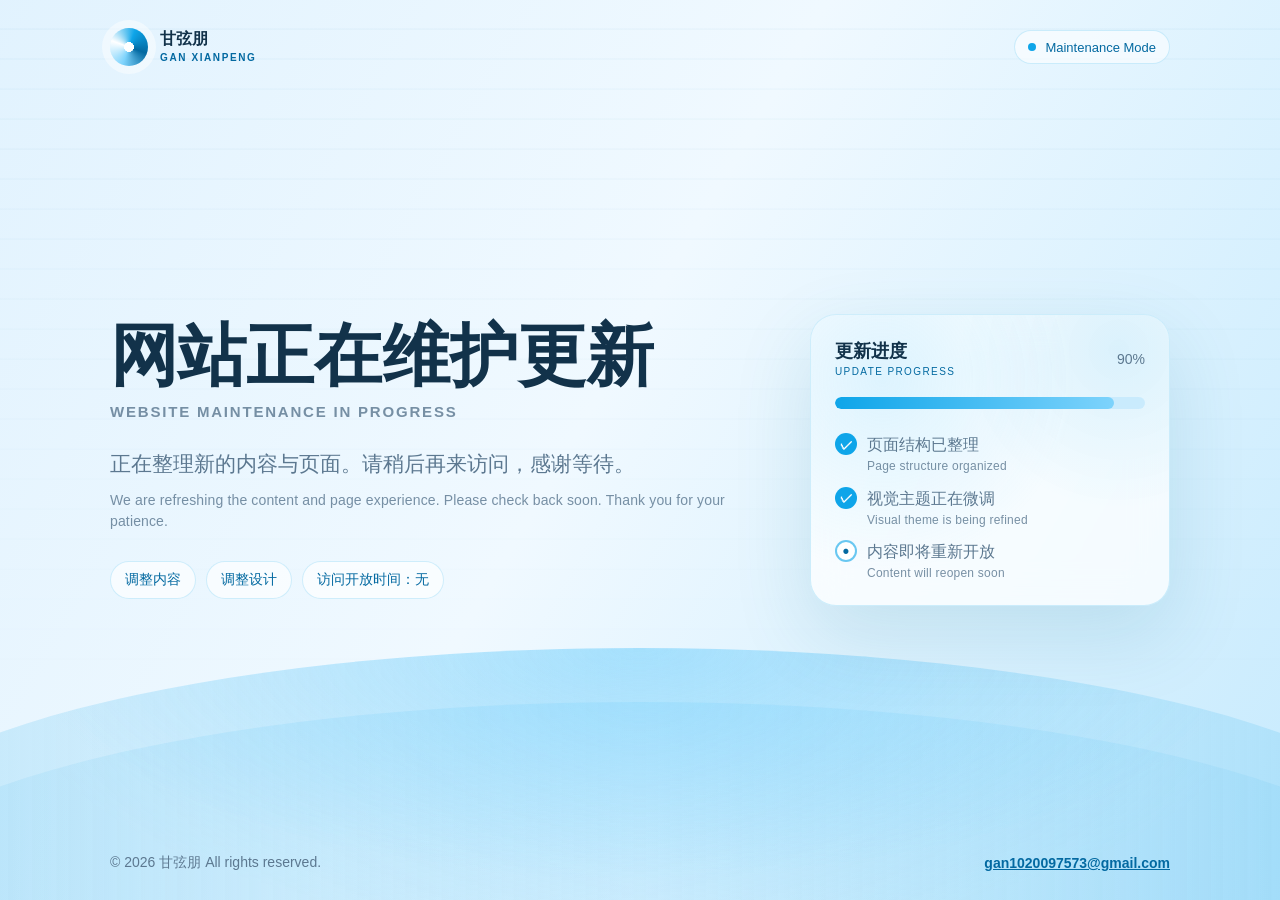
==== commit 309848ce: "Update site title and maintenance status messages" ====
--- a/index.html
+++ b/index.html
@@ -4,7 +4,7 @@
   <meta charset="UTF-8">
   <meta name="viewport" content="width=device-width, initial-scale=1.0">
   <meta name="description" content="正在维护更新中。">
-  <title>任乔洛 | 网站维护更新中</title>
+  <title>甘弦朋 | 网站维护更新中</title>
   <style>
     :root {
       color-scheme: light;
@@ -421,8 +421,8 @@
       <div class="brand">
         <span class="mark" aria-hidden="true"></span>
         <span class="brand-copy">
-          <span>任乔洛</span>
-          <span class="en-small">Ren Qiaoluo</span>
+          <span>甘弦朋</span>
+          <span class="en-small">GAN XIANPENG</span>
         </span>
       </div>
       <span class="tag">Maintenance Mode</span>
@@ -435,9 +435,9 @@
           <p class="lead">正在整理新的内容与页面。请稍后再来访问，感谢等待。<span class="en-small">We are refreshing the content and page experience. Please check back soon. Thank you for your patience.</span></p>
 
           <div class="status-row" aria-label="维护状态">
-            <span class="status-pill">天蓝色我觉得好看</span>
-            <span class="status-pill">还有两首歌没放到资源库</span>
-            <span class="status-pill">访问开放时间：？</span>
+            <span class="status-pill">调整内容</span>
+            <span class="status-pill">调整设计</span>
+            <span class="status-pill">访问开放时间：无</span>
           </div>
         </div>
 
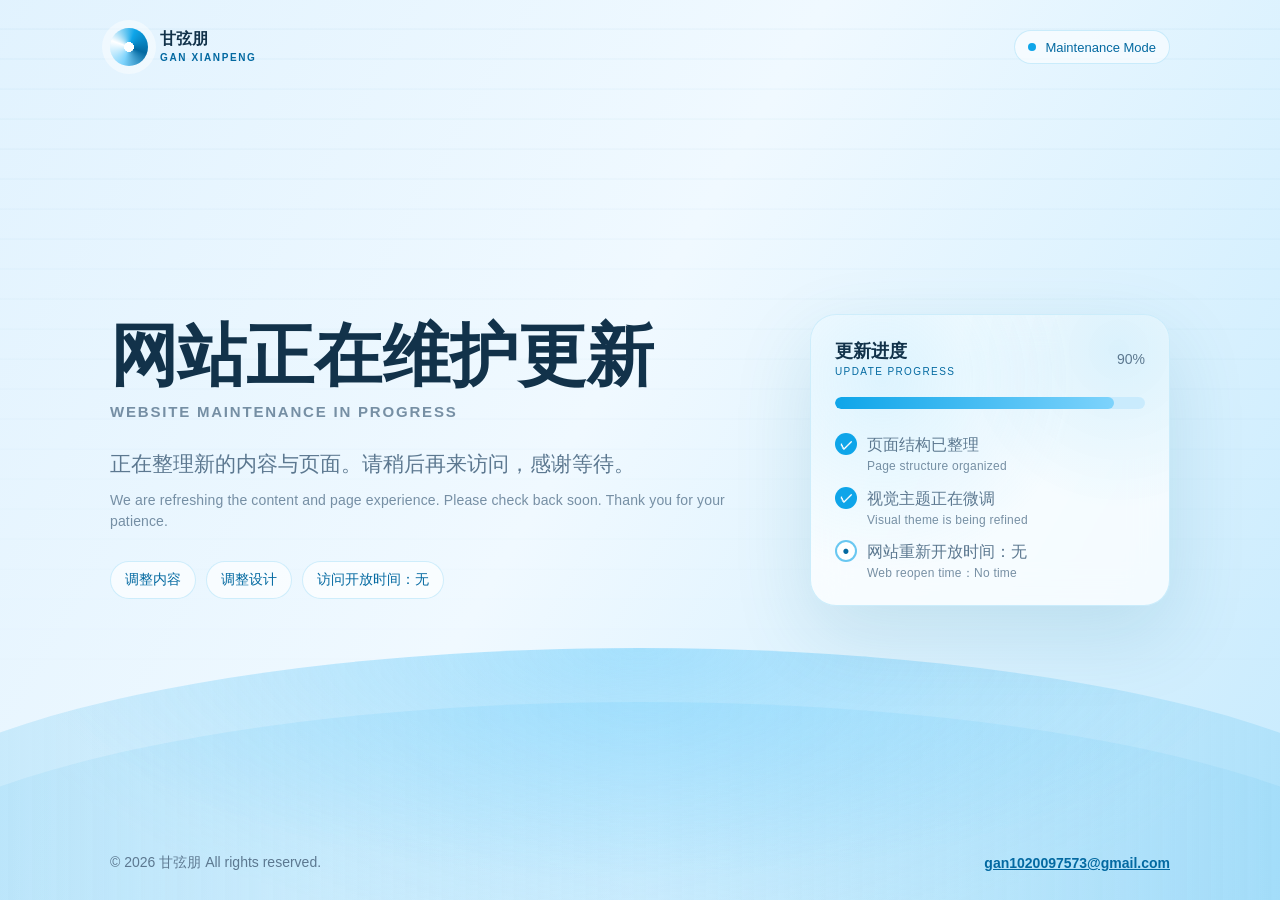
==== commit 0356deec: "Update index.html" ====
--- a/index.html
+++ b/index.html
@@ -452,7 +452,7 @@
           <ul class="checklist">
             <li><span class="check">✓</span><span class="check-text">页面结构已整理<span class="en-small">Page structure organized</span></span></li>
             <li><span class="check">✓</span><span class="check-text">视觉主题正在微调<span class="en-small">Visual theme is being refined</span></span></li>
-            <li><span class="check pending">•</span><span class="check-text">内容即将重新开放<span class="en-small">Content will reopen soon</span></span></li>
+            <li><span class="check pending">•</span><span class="check-text">网站重新开放时间：无<span class="en-small">Web reopen time：No time</span></span></li>
           </ul>
         </aside>
       </section>
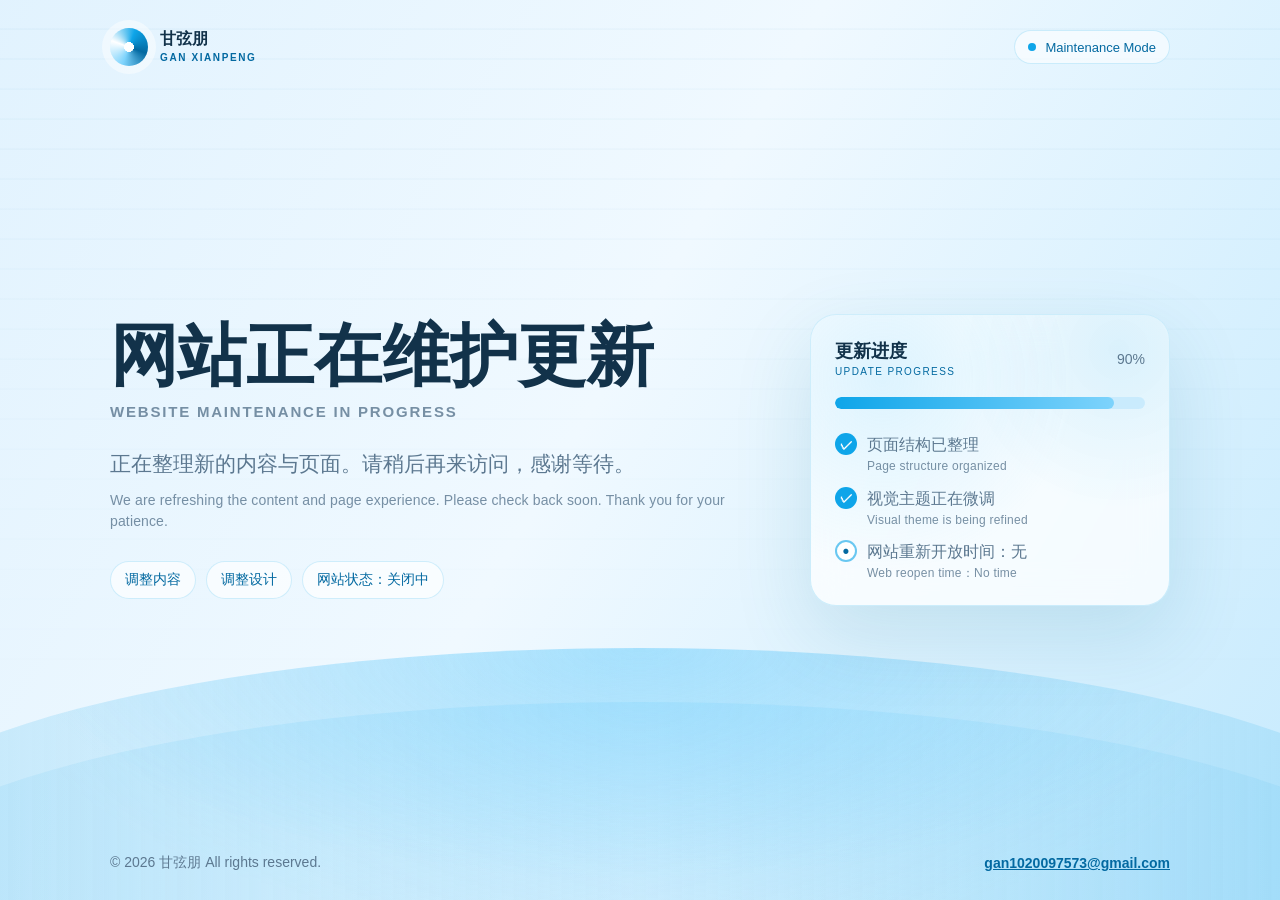
==== commit a2bb5d6d: "Update status message in index.html" ====
--- a/index.html
+++ b/index.html
@@ -437,7 +437,7 @@
           <div class="status-row" aria-label="维护状态">
             <span class="status-pill">调整内容</span>
             <span class="status-pill">调整设计</span>
-            <span class="status-pill">访问开放时间：无</span>
+            <span class="status-pill">网站状态：关闭中</span>
           </div>
         </div>
 
